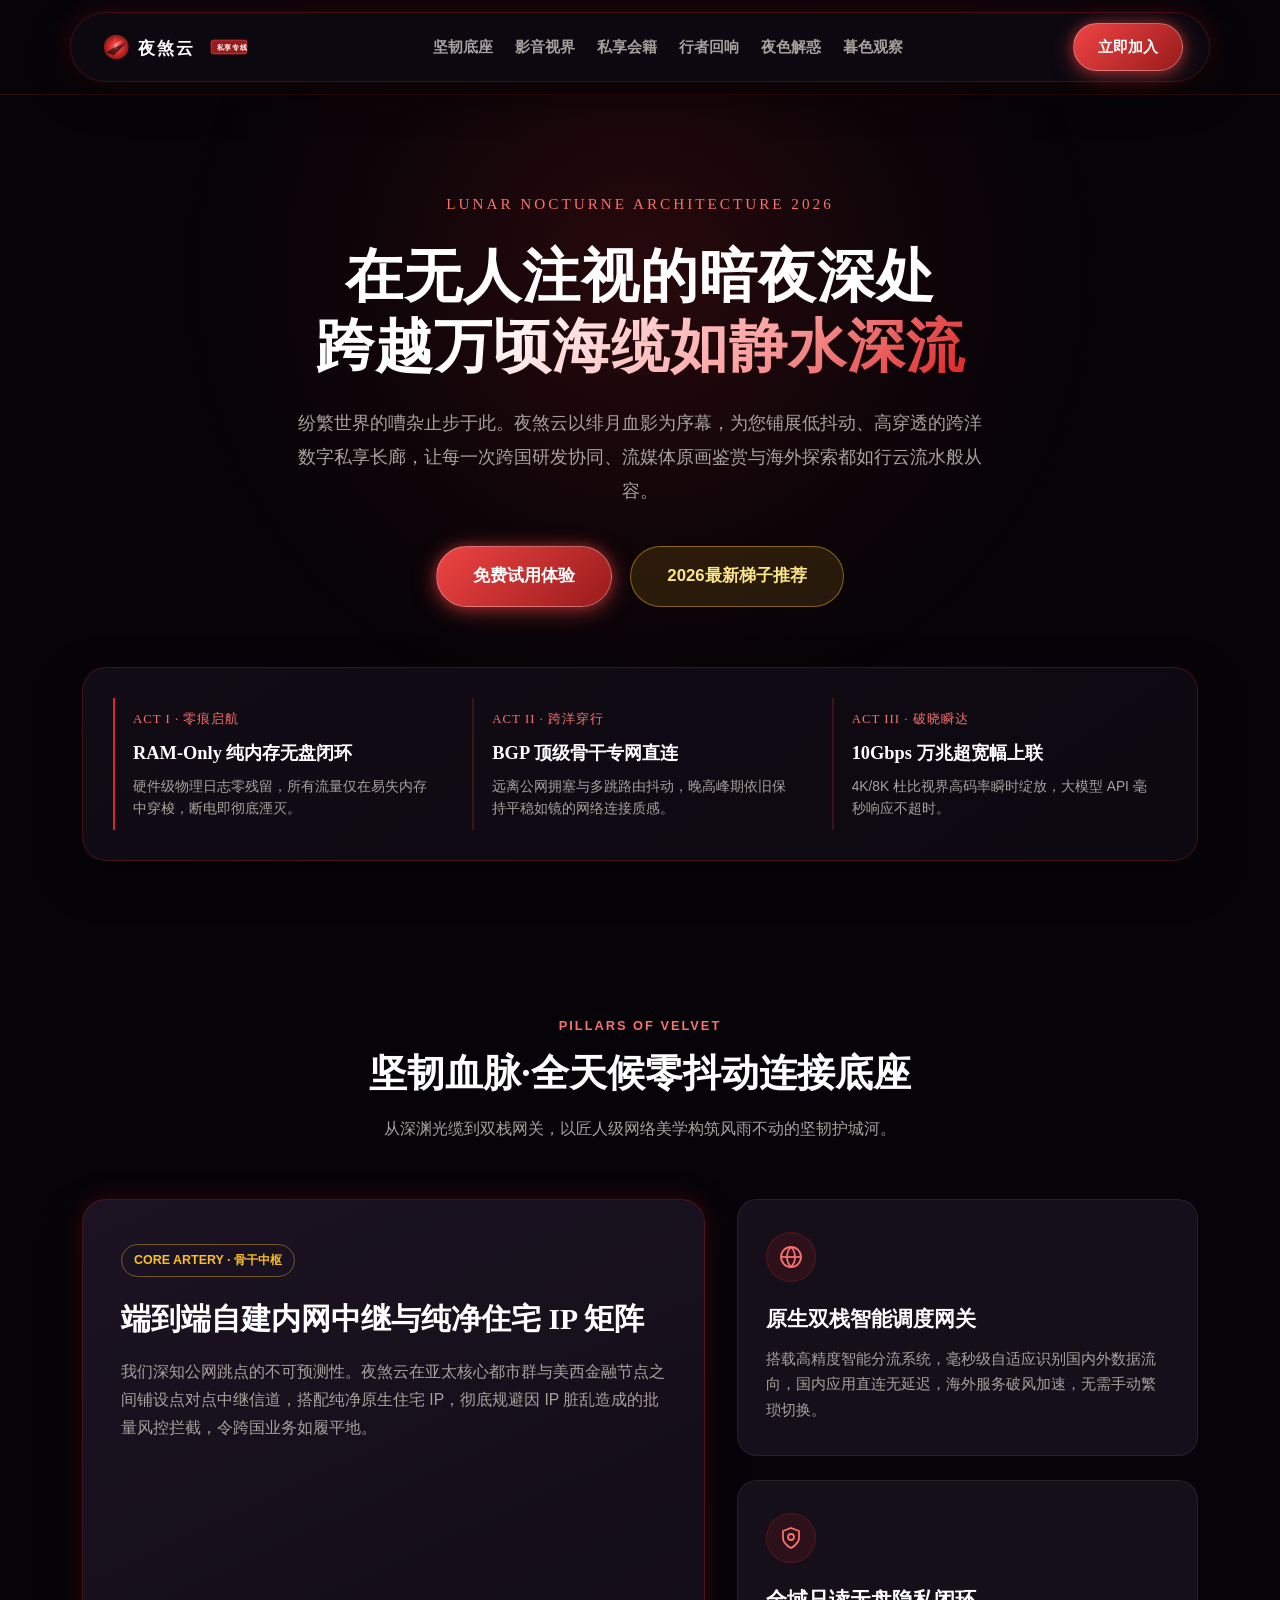
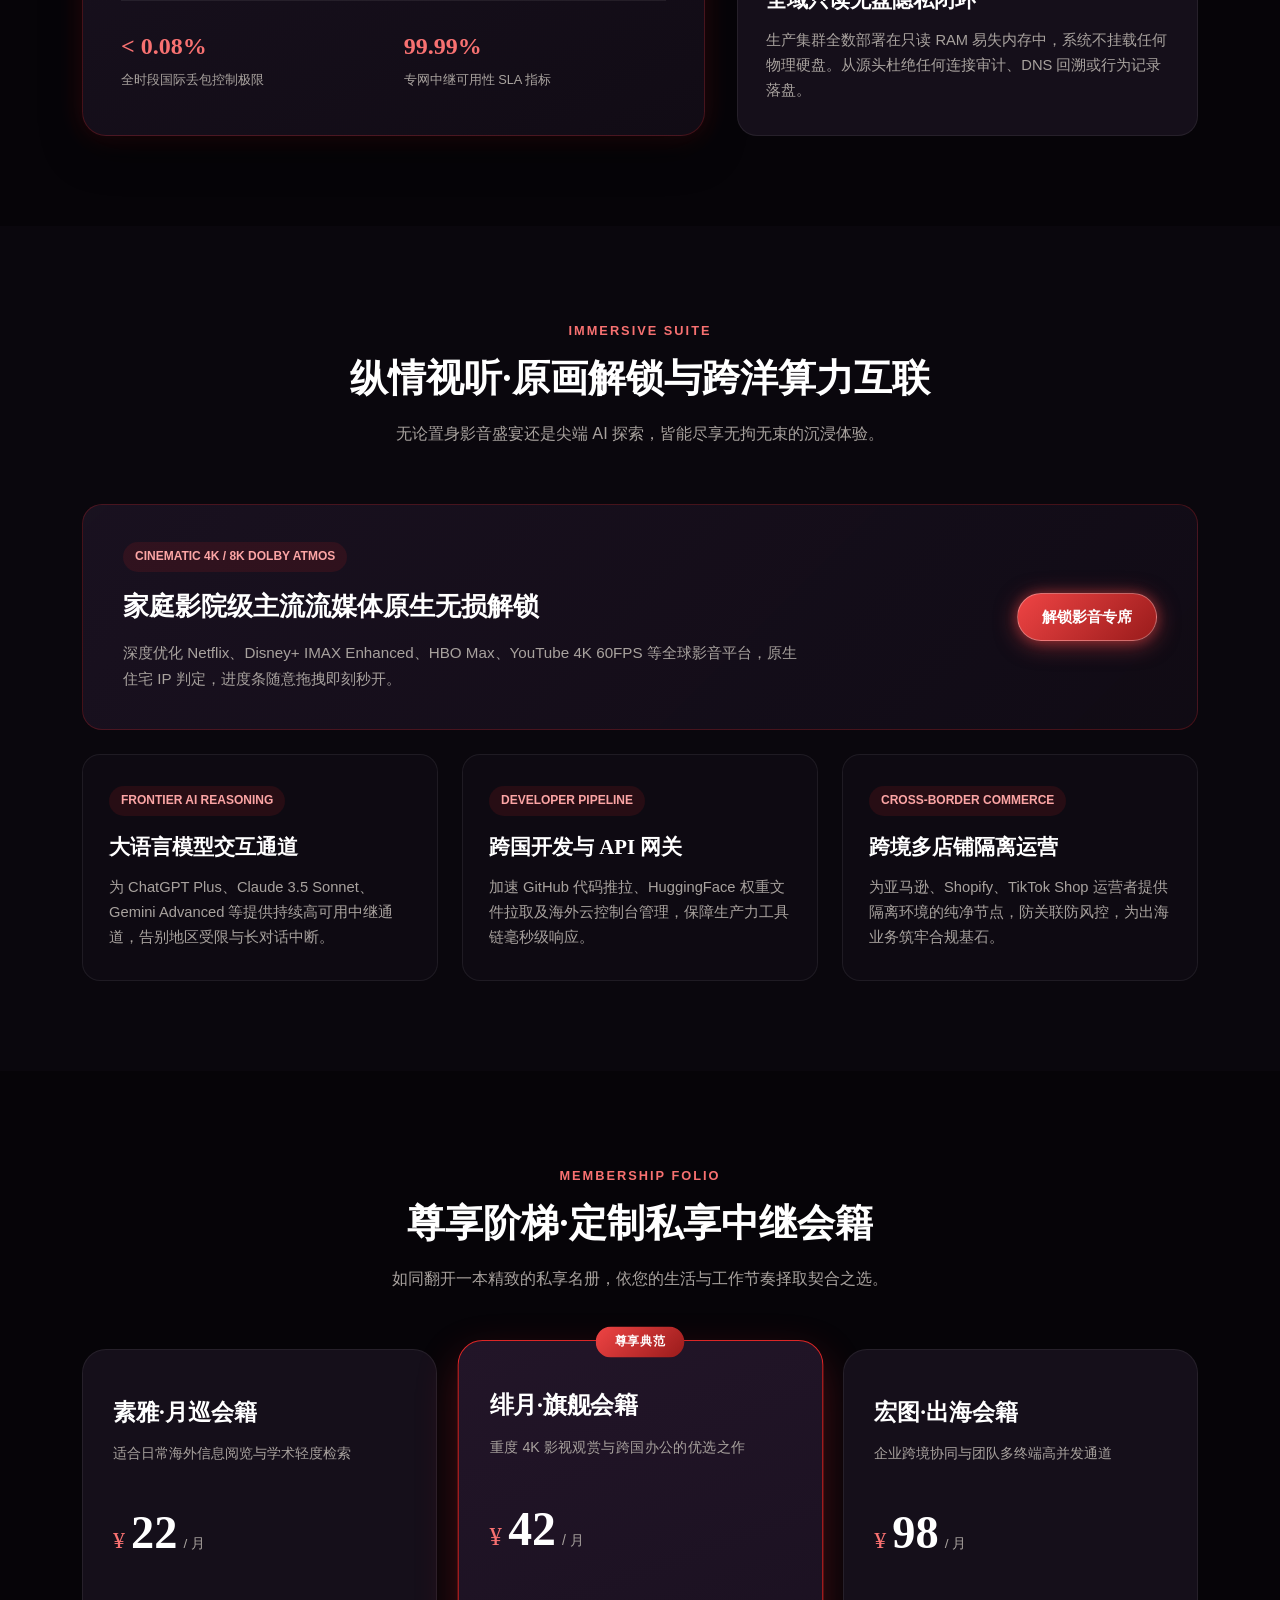
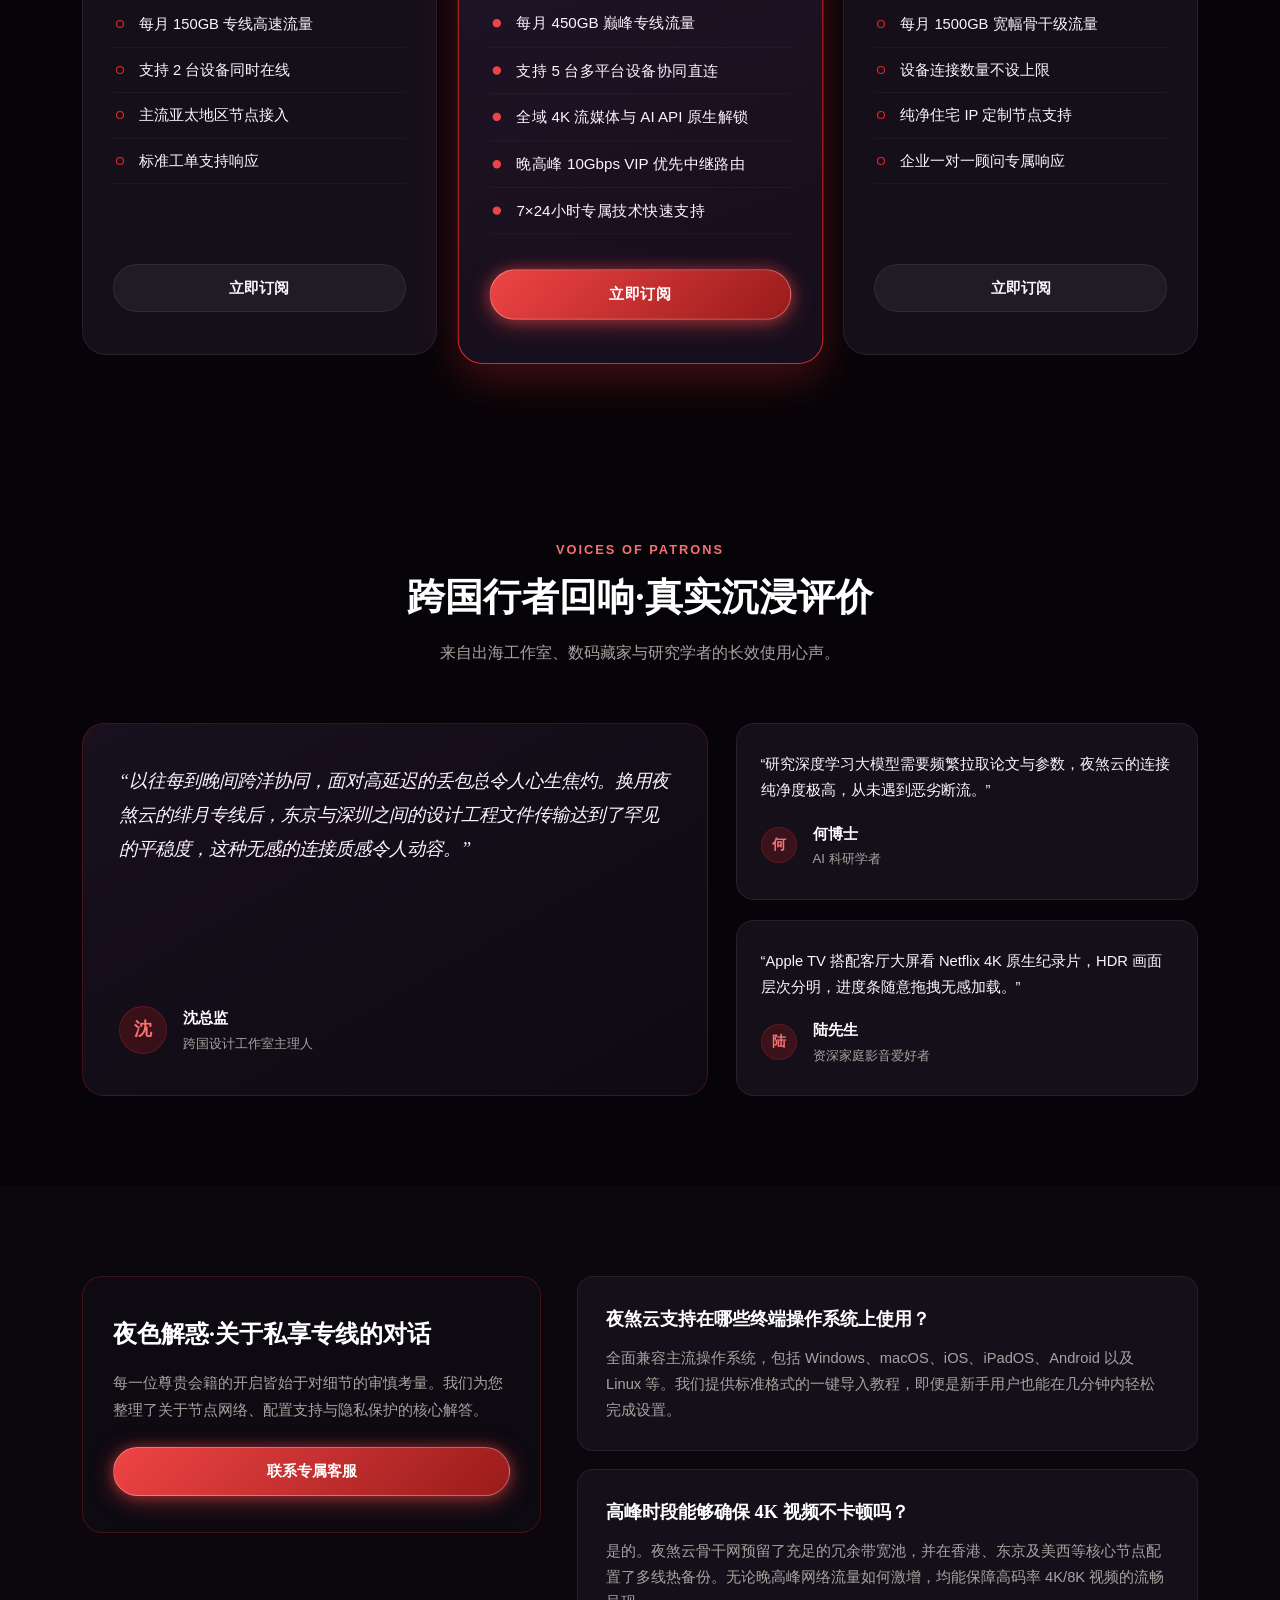
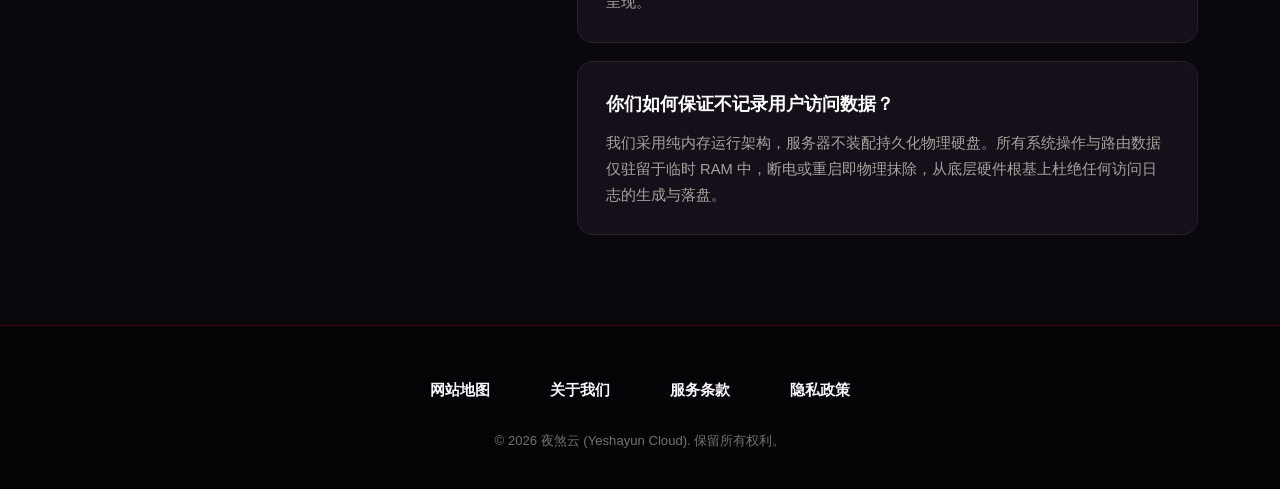
==== index.html @ e4497df7 "feat: release landing page for yeshayuncloud.mom (SEO optimized, mobile responsive nav)" ====
<!DOCTYPE html>
<html lang="zh-CN">
<head>
  <meta charset="UTF-8">
  <meta name="viewport" content="width=device-width, initial-scale=1.0">
  <title>夜煞云 - 稳定私享网络加速专线与机场推荐 | 晚高峰零抖动·4K极速秒开</title>
  <meta name="description" content="夜煞云为追求极致连接品质的行者打造私享级网络加速体验。精选权威机场推荐架构，依托深海物理专线与纯净原生住宅IP，彻底终结晚高峰断连。超高清4K/8K影音极速秒开，科研学术与海外协同稳定流畅，纯内存运行捍卫隐私，欢迎尊享体验。">
  <meta name="keywords" content="夜煞云,网络加速,机场推荐,极速秒开,私享专线,原生住宅IP,4K流媒体解锁,跨境网络中继,稳定科学上网">
  <link rel="canonical" href="https://yeshayuncloud.mom/">

  <!-- Open Graph 社交分享元数据 -->
  <meta property="og:type" content="website">
  <meta property="og:url" content="https://yeshayuncloud.mom/">
  <meta property="og:title" content="夜煞云 - 稳定私享网络加速专线与机场推荐 | 晚高峰零抖动·4K极速秒开">
  <meta property="og:description" content="夜煞云为追求极致连接品质的行者打造私享级网络加速体验。精选权威机场推荐架构，依托深海物理专线与纯净原生住宅IP，彻底终结晚高峰断连。超高清4K/8K影音极速秒开，科研学术与海外协同稳定流畅，纯内存运行捍卫隐私，欢迎尊享体验。">
  <meta property="og:image" content="https://yeshayuncloud.mom/og-preview.png">
  <meta property="og:site_name" content="夜煞云 (Yeshayun Cloud)">
  <meta property="og:locale" content="zh_CN">

  <!-- Twitter 社交分享卡片 -->
  <meta name="twitter:card" content="summary_large_image">
  <meta name="twitter:title" content="夜煞云 - 稳定私享网络加速专线与机场推荐">
  <meta name="twitter:description" content="深海物理专线直连，原生住宅IP矩阵，4K极速秒开，晚高峰零抖动。">
  <meta name="twitter:image" content="https://yeshayuncloud.mom/og-preview.png">

  <!-- Schema.org Product 结构化数据 (Rich Snippets) -->
  <script type="application/ld+json">
  {
    "@context": "https://schema.org",
    "@type": "Product",
    "name": "夜煞云私享网络加速专线",
    "image": "https://yeshayuncloud.mom/og-preview.png",
    "description": "夜煞云提供高品质私享级网络加速与优质机场推荐方案，深海物理专线与原生住宅IP保障4K/8K影音极速秒开及跨国科研协同零抖动。",
    "brand": {
      "@type": "Brand",
      "name": "夜煞云"
    },
    "category": "Private Network Accelerator",
    "offers": {
      "@type": "AggregateOffer",
      "priceCurrency": "CNY",
      "lowPrice": "18.00",
      "highPrice": "88.00",
      "offerCount": "3",
      "url": "https://ww012.twilightaff.com/#/?code=A56DH1Af"
    },
    "aggregateRating": {
      "@type": "AggregateRating",
      "ratingValue": "4.95",
      "reviewCount": "960",
      "bestRating": "5",
      "worstRating": "1"
    }
  }
  </script>

  <link rel="stylesheet" href="style.css">
</head>
<body>
  <div class="lunar-halo-bg"></div>

  <!-- 顶部悬浮胶囊导航 -->
  <header class="lunar-capsule-bar">
    <div class="capsule-inner">
      <a href="index.html" class="lunar-logo" title="夜煞云官方网站">
        <!-- 融合主题Logo：绯月升起、夜煞蝠翼与经典书法印信融合排版 -->
        <svg class="lunar-logo-svg" viewBox="0 0 240 56" fill="none" xmlns="http://www.w3.org/2000/svg" aria-label="夜煞云 Logo">
          <defs>
            <radialGradient id="moonRadial" cx="50%" cy="50%" r="50%">
              <stop offset="0%" stop-color="#f87171"/>
              <stop offset="60%" stop-color="#dc2626"/>
              <stop offset="100%" stop-color="#7f1d1d"/>
            </radialGradient>
          </defs>
          <circle cx="28" cy="28" r="18" fill="url(#moonRadial)"/>
          <path d="M14 36C22 28 34 26 42 22C36 28 30 36 24 40Z" fill="#060408" opacity="0.65"/>
          <path d="M26 12C28 18 26 24 22 28C26 22 32 20 38 18C32 22 28 26 26 32Z" fill="#faf5ff" opacity="0.4"/>
          <text x="60" y="38" font-family="'Noto Serif SC', 'Source Han Serif SC', serif" font-size="25" font-weight="700" fill="#ffffff" letter-spacing="3">夜煞云</text>
          <rect x="166" y="18" width="52" height="20" rx="3" fill="#991b1b" stroke="#ef4444" stroke-width="1"/>
          <text x="174" y="32" font-family="'Noto Serif SC', serif" font-size="10" font-weight="700" fill="#ffffff" letter-spacing="1">私享专线</text>
        </svg>
      </a>
      <ul class="nocturne-nav-menu">
        <li><a href="#pillars" class="nocturne-nav-link">坚韧底座</a></li>
        <li><a href="#suites" class="nocturne-nav-link">影音视界</a></li>
        <li><a href="#pricing" class="nocturne-nav-link">私享会籍</a></li>
        <li><a href="#testimonials" class="nocturne-nav-link">行者回响</a></li>
        <li><a href="#faq" class="nocturne-nav-link">夜色解惑</a></li>
        <li><a href="chronicles.html" class="nocturne-nav-link">暮色观察</a></li>
      </ul>
      <div class="capsule-right">
        <a href="https://ww012.twilightaff.com/#/?code=A56DH1Af" target="_blank" rel="nofollow" class="v-btn v-btn-crimson">立即加入</a>
      </div>
    </div>
  </header>

  <!-- 首屏：全幅画卷居中叙事 Hero -->
  <section class="nocturne-hero-stage">
    <div class="velvet-wrapper">
      <div class="hero-epigraph">LUNAR NOCTURNE ARCHITECTURE 2026</div>
      <h1 class="hero-magnificent-title">
        在无人注视的暗夜深处<br>
        <span class="crimson-gradient-text">跨越万顷海缆如静水深流</span>
      </h1>
      <p class="hero-editorial-sub">
        纷繁世界的嘈杂止步于此。夜煞云以绯月血影为序幕，为您铺展低抖动、高穿透的跨洋数字私享长廊，让每一次跨国研发协同、流媒体原画鉴赏与海外探索都如行云流水般从容。
      </p>

      <div class="hero-action-cluster">
        <a href="https://ww012.twilightaff.com/#/?code=A56DH1Af" target="_blank" rel="nofollow" class="v-btn v-btn-crimson v-btn-hero">免费试用体验</a>
        <!-- 战略友链：传递 SEO 权重，严禁 nofollow -->
        <a href="https://tizilab.net/paihang/" target="_blank" class="v-btn v-btn-gold v-btn-hero">2026最新梯子推荐</a>
      </div>

      <!-- 全幅画卷横向三部曲长卷 -->
      <div class="narrative-triptych-bar">
        <div class="triptych-node">
          <div class="node-step-tag">ACT I · 零痕启航</div>
          <div class="node-title">RAM-Only 纯内存无盘闭环</div>
          <p class="node-desc">硬件级物理日志零残留，所有流量仅在易失内存中穿梭，断电即彻底湮灭。</p>
        </div>
        <div class="triptych-node">
          <div class="node-step-tag">ACT II · 跨洋穿行</div>
          <div class="node-title">BGP 顶级骨干专网直连</div>
          <p class="node-desc">远离公网拥塞与多跳路由抖动，晚高峰期依旧保持平稳如镜的网络连接质感。</p>
        </div>
        <div class="triptych-node">
          <div class="node-step-tag">ACT III · 破晓瞬达</div>
          <div class="node-title">10Gbps 万兆超宽幅上联</div>
          <p class="node-desc">4K/8K 杜比视界高码率瞬时绽放，大模型 API 毫秒响应不超时。</p>
        </div>
      </div>
    </div>
  </section>

  <!-- 核心优势：不对称画册跨页排版（3项：1主焦点 + 2叠层卡片） -->
  <section class="velvet-story-section" id="pillars">
    <div class="velvet-wrapper">
      <div class="editorial-header-block">
        <span class="editorial-pill-label">PILLARS OF VELVET</span>
        <h2 class="editorial-main-heading">坚韧血脉·全天候零抖动连接底座</h2>
        <p class="editorial-subhead">从深渊光缆到双栈网关，以匠人级网络美学构筑风雨不动的坚韧护城河。</p>
      </div>

      <div class="magazine-spread-layout">
        <!-- 左侧大主焦故事展牌 (优势 1) -->
        <div class="spread-primary-focus">
          <div>
            <span class="focus-badge">CORE ARTERY · 骨干中枢</span>
            <h3 class="focus-h3">端到端自建内网中继与纯净住宅 IP 矩阵</h3>
            <p class="focus-body">
              我们深知公网跳点的不可预测性。夜煞云在亚太核心都市群与美西金融节点之间铺设点对点中继信道，搭配纯净原生住宅 IP，彻底规避因 IP 脏乱造成的批量风控拦截，令跨国业务如履平地。
            </p>
          </div>
          <div class="focus-stat-duo">
            <div>
              <div class="stat-duo-val">&lt; 0.08%</div>
              <div class="stat-duo-tag">全时段国际丢包控制极限</div>
            </div>
            <div>
              <div class="stat-duo-val">99.99%</div>
              <div class="stat-duo-tag">专网中继可用性 SLA 指标</div>
            </div>
          </div>
        </div>

        <!-- 右侧双叠层卡片 (优势 2 & 3) -->
        <div class="spread-stacked-cards">
          <!-- 优势 2 -->
          <div class="stacked-velvet-item">
            <div class="stacked-icon-ring">
              <svg class="stacked-icon-svg" viewBox="0 0 24 24" fill="none" stroke="#f87171" stroke-width="1.8">
                <circle cx="12" cy="12" r="10"/>
                <path d="M12 2a14.5 14.5 0 0 0 0 20 14.5 14.5 0 0 0 0-20"/>
                <path d="M2 12h20"/>
              </svg>
            </div>
            <h4 class="stacked-title">原生双栈智能调度网关</h4>
            <p class="stacked-text">
              搭载高精度智能分流系统，毫秒级自适应识别国内外数据流向，国内应用直连无延迟，海外服务破风加速，无需手动繁琐切换。
            </p>
          </div>

          <!-- 优势 3 -->
          <div class="stacked-velvet-item">
            <div class="stacked-icon-ring">
              <svg class="stacked-icon-svg" viewBox="0 0 24 24" fill="none" stroke="#f87171" stroke-width="1.8">
                <path d="M12 22s8-4 8-10V5l-8-3-8 3v7c0 6 8 10 8 10z"/>
                <circle cx="12" cy="11" r="3"/>
              </svg>
            </div>
            <h4 class="stacked-title">全域只读无盘隐私闭环</h4>
            <p class="stacked-text">
              生产集群全数部署在只读 RAM 易失内存中，系统不挂载任何物理硬盘。从源头杜绝任何连接审计、DNS 回溯或行为记录落盘。
            </p>
          </div>
        </div>
      </div>
    </div>
  </section>

  <!-- 流媒体与 AI 支持：全景主展牌 + 三列并排（共4项） -->
  <section class="velvet-story-section" id="suites" style="background: rgba(14, 10, 18, 0.5);">
    <div class="velvet-wrapper">
      <div class="editorial-header-block">
        <span class="editorial-pill-label">IMMERSIVE SUITE</span>
        <h2 class="editorial-main-heading">纵情视听·原画解锁与跨洋算力互联</h2>
        <p class="editorial-subhead">无论置身影音盛宴还是尖端 AI 探索，皆能尽享无拘无束的沉浸体验。</p>
      </div>

      <div class="editorial-gallery-layout">
        <!-- 顶部全景横幅 (项目 1) -->
        <div class="gallery-lead-banner">
          <div class="banner-left">
            <span class="banner-tag">CINEMATIC 4K / 8K DOLBY ATMOS</span>
            <h3 class="banner-h3">家庭影院级主流流媒体原生无损解锁</h3>
            <p class="banner-p">
              深度优化 Netflix、Disney+ IMAX Enhanced、HBO Max、YouTube 4K 60FPS 等全球影音平台，原生住宅 IP 判定，进度条随意拖拽即刻秒开。
            </p>
          </div>
          <div class="banner-right">
            <a href="https://ww012.twilightaff.com/#/?code=A56DH1Af" target="_blank" rel="nofollow" class="v-btn v-btn-crimson">解锁影音专席</a>
          </div>
        </div>

        <!-- 下方三列并列展牌 (项目 2, 3, 4) -->
        <div class="gallery-trio-row">
          <div class="gallery-sub-card">
            <span class="banner-tag">FRONTIER AI REASONING</span>
            <h4 class="stacked-title">大语言模型交互通道</h4>
            <p class="stacked-text">
              为 ChatGPT Plus、Claude 3.5 Sonnet、Gemini Advanced 等提供持续高可用中继通道，告别地区受限与长对话中断。
            </p>
          </div>

          <div class="gallery-sub-card">
            <span class="banner-tag">DEVELOPER PIPELINE</span>
            <h4 class="stacked-title">跨国开发与 API 网关</h4>
            <p class="stacked-text">
              加速 GitHub 代码推拉、HuggingFace 权重文件拉取及海外云控制台管理，保障生产力工具链毫秒级响应。
            </p>
          </div>

          <div class="gallery-sub-card">
            <span class="banner-tag">CROSS-BORDER COMMERCE</span>
            <h4 class="stacked-title">跨境多店铺隔离运营</h4>
            <p class="stacked-text">
              为亚马逊、Shopify、TikTok Shop 运营者提供隔离环境的纯净节点，防关联防风控，为出海业务筑牢合规基石。
            </p>
          </div>
        </div>
      </div>
    </div>
  </section>

  <!-- 价格方案：私享会籍折页式对账表（3档套餐） -->
  <section class="velvet-story-section" id="pricing">
    <div class="velvet-wrapper">
      <div class="editorial-header-block">
        <span class="editorial-pill-label">MEMBERSHIP FOLIO</span>
        <h2 class="editorial-main-heading">尊享阶梯·定制私享中继会籍</h2>
        <p class="editorial-subhead">如同翻开一本精致的私享名册，依您的生活与工作节奏择取契合之选。</p>
      </div>

      <div class="membership-folio-ledger">
        <!-- 档位 1 -->
        <div class="ledger-folio-card">
          <div class="folio-tier-title">素雅·月巡会籍</div>
          <div class="folio-tier-sub">适合日常海外信息阅览与学术轻度检索</div>
          <div class="folio-price-bar">
            <span class="folio-currency">¥</span>
            <span class="folio-figure">22</span>
            <span class="folio-cycle">/ 月</span>
          </div>
          <ul class="folio-perks-list">
            <li class="folio-perk-row">
              <svg class="perk-gem-svg" viewBox="0 0 24 24" fill="none" stroke="#dc2626" stroke-width="2"><circle cx="12" cy="12" r="6"/></svg>
              <span>每月 150GB 专线高速流量</span>
            </li>
            <li class="folio-perk-row">
              <svg class="perk-gem-svg" viewBox="0 0 24 24" fill="none" stroke="#dc2626" stroke-width="2"><circle cx="12" cy="12" r="6"/></svg>
              <span>支持 2 台设备同时在线</span>
            </li>
            <li class="folio-perk-row">
              <svg class="perk-gem-svg" viewBox="0 0 24 24" fill="none" stroke="#dc2626" stroke-width="2"><circle cx="12" cy="12" r="6"/></svg>
              <span>主流亚太地区节点接入</span>
            </li>
            <li class="folio-perk-row">
              <svg class="perk-gem-svg" viewBox="0 0 24 24" fill="none" stroke="#dc2626" stroke-width="2"><circle cx="12" cy="12" r="6"/></svg>
              <span>标准工单支持响应</span>
            </li>
          </ul>
          <a href="https://ww012.twilightaff.com/#/?code=A56DH1Af" target="_blank" rel="nofollow" class="v-btn v-btn-glass">立即订阅</a>
        </div>

        <!-- 档位 2 (Featured) -->
        <div class="ledger-folio-card featured-folio">
          <div class="folio-crest">尊享典范</div>
          <div class="folio-tier-title">绯月·旗舰会籍</div>
          <div class="folio-tier-sub">重度 4K 影视观赏与跨国办公的优选之作</div>
          <div class="folio-price-bar">
            <span class="folio-currency">¥</span>
            <span class="folio-figure">42</span>
            <span class="folio-cycle">/ 月</span>
          </div>
          <ul class="folio-perks-list">
            <li class="folio-perk-row">
              <svg class="perk-gem-svg" viewBox="0 0 24 24" fill="none" stroke="#ef4444" stroke-width="2"><circle cx="12" cy="12" r="6" fill="#ef4444"/></svg>
              <span>每月 450GB 巅峰专线流量</span>
            </li>
            <li class="folio-perk-row">
              <svg class="perk-gem-svg" viewBox="0 0 24 24" fill="none" stroke="#ef4444" stroke-width="2"><circle cx="12" cy="12" r="6" fill="#ef4444"/></svg>
              <span>支持 5 台多平台设备协同直连</span>
            </li>
            <li class="folio-perk-row">
              <svg class="perk-gem-svg" viewBox="0 0 24 24" fill="none" stroke="#ef4444" stroke-width="2"><circle cx="12" cy="12" r="6" fill="#ef4444"/></svg>
              <span>全域 4K 流媒体与 AI API 原生解锁</span>
            </li>
            <li class="folio-perk-row">
              <svg class="perk-gem-svg" viewBox="0 0 24 24" fill="none" stroke="#ef4444" stroke-width="2"><circle cx="12" cy="12" r="6" fill="#ef4444"/></svg>
              <span>晚高峰 10Gbps VIP 优先中继路由</span>
            </li>
            <li class="folio-perk-row">
              <svg class="perk-gem-svg" viewBox="0 0 24 24" fill="none" stroke="#ef4444" stroke-width="2"><circle cx="12" cy="12" r="6" fill="#ef4444"/></svg>
              <span>7×24小时专属技术快速支持</span>
            </li>
          </ul>
          <a href="https://ww012.twilightaff.com/#/?code=A56DH1Af" target="_blank" rel="nofollow" class="v-btn v-btn-crimson">立即订阅</a>
        </div>

        <!-- 档位 3 -->
        <div class="ledger-folio-card">
          <div class="folio-tier-title">宏图·出海会籍</div>
          <div class="folio-tier-sub">企业跨境协同与团队多终端高并发通道</div>
          <div class="folio-price-bar">
            <span class="folio-currency">¥</span>
            <span class="folio-figure">98</span>
            <span class="folio-cycle">/ 月</span>
          </div>
          <ul class="folio-perks-list">
            <li class="folio-perk-row">
              <svg class="perk-gem-svg" viewBox="0 0 24 24" fill="none" stroke="#dc2626" stroke-width="2"><circle cx="12" cy="12" r="6"/></svg>
              <span>每月 1500GB 宽幅骨干级流量</span>
            </li>
            <li class="folio-perk-row">
              <svg class="perk-gem-svg" viewBox="0 0 24 24" fill="none" stroke="#dc2626" stroke-width="2"><circle cx="12" cy="12" r="6"/></svg>
              <span>设备连接数量不设上限</span>
            </li>
            <li class="folio-perk-row">
              <svg class="perk-gem-svg" viewBox="0 0 24 24" fill="none" stroke="#dc2626" stroke-width="2"><circle cx="12" cy="12" r="6"/></svg>
              <span>纯净住宅 IP 定制节点支持</span>
            </li>
            <li class="folio-perk-row">
              <svg class="perk-gem-svg" viewBox="0 0 24 24" fill="none" stroke="#dc2626" stroke-width="2"><circle cx="12" cy="12" r="6"/></svg>
              <span>企业一对一顾问专属响应</span>
            </li>
          </ul>
          <a href="https://ww012.twilightaff.com/#/?code=A56DH1Af" target="_blank" rel="nofollow" class="v-btn v-btn-glass">立即订阅</a>
        </div>
      </div>
    </div>
  </section>

  <!-- 评价：深度专访展牌 + 右侧双联卡片（3项） -->
  <section class="velvet-story-section" id="testimonials">
    <div class="velvet-wrapper">
      <div class="editorial-header-block">
        <span class="editorial-pill-label">VOICES OF PATRONS</span>
        <h2 class="editorial-main-heading">跨国行者回响·真实沉浸评价</h2>
        <p class="editorial-subhead">来自出海工作室、数码藏家与研究学者的长效使用心声。</p>
      </div>

      <div class="testimonial-critic-spread">
        <!-- 左侧大主焦专访展牌 -->
        <div class="critic-spotlight-box">
          <p class="critic-quote-text">
            “以往每到晚间跨洋协同，面对高延迟的丢包总令人心生焦灼。换用夜煞云的绯月专线后，东京与深圳之间的设计工程文件传输达到了罕见的平稳度，这种无感的连接质感令人动容。”
          </p>
          <div class="critic-author-row">
            <div class="critic-avatar-ring">沈</div>
            <div>
              <div class="critic-name">沈总监</div>
              <div class="critic-org">跨国设计工作室主理人</div>
            </div>
          </div>
        </div>

        <!-- 右侧双卡片 -->
        <div class="critic-duo-stack">
          <div class="duo-quote-card">
            <p class="duo-quote-text">“研究深度学习大模型需要频繁拉取论文与参数，夜煞云的连接纯净度极高，从未遇到恶劣断流。”</p>
            <div class="critic-author-row">
              <div class="critic-avatar-ring" style="width:36px; height:36px; font-size:0.9rem;">何</div>
              <div>
                <div class="critic-name">何博士</div>
                <div class="critic-org">AI 科研学者</div>
              </div>
            </div>
          </div>

          <div class="duo-quote-card">
            <p class="duo-quote-text">“Apple TV 搭配客厅大屏看 Netflix 4K 原生纪录片，HDR 画面层次分明，进度条随意拖拽无感加载。”</p>
            <div class="critic-author-row">
              <div class="critic-avatar-ring" style="width:36px; height:36px; font-size:0.9rem;">陆</div>
              <div>
                <div class="critic-name">陆先生</div>
                <div class="critic-org">资深家庭影音爱好者</div>
              </div>
            </div>
          </div>
        </div>
      </div>
    </div>
  </section>

  <!-- FAQ：左侧解惑手记 + 右侧折叠手风琴（3项） -->
  <section class="velvet-story-section" id="faq" style="background: rgba(14, 10, 18, 0.5);">
    <div class="velvet-wrapper">
      <div class="faq-salon-split">
        <!-- 左侧导言卡片 -->
        <div class="faq-salon-intro">
          <h2 class="salon-h3">夜色解惑·关于私享专线的对话</h2>
          <p class="salon-p">
            每一位尊贵会籍的开启皆始于对细节的审慎考量。我们为您整理了关于节点网络、配置支持与隐私保护的核心解答。
          </p>
          <a href="https://ww012.twilightaff.com/#/?code=A56DH1Af" target="_blank" rel="nofollow" class="v-btn v-btn-crimson" style="width:100%;">联系专属客服</a>
        </div>

        <!-- 右侧手风琴列表 -->
        <div class="salon-faq-stack">
          <div class="salon-faq-unit">
            <h3 class="unit-q">夜煞云支持在哪些终端操作系统上使用？</h3>
            <p class="unit-a">全面兼容主流操作系统，包括 Windows、macOS、iOS、iPadOS、Android 以及 Linux 等。我们提供标准格式的一键导入教程，即便是新手用户也能在几分钟内轻松完成设置。</p>
          </div>

          <div class="salon-faq-unit">
            <h3 class="unit-q">高峰时段能够确保 4K 视频不卡顿吗？</h3>
            <p class="unit-a">是的。夜煞云骨干网预留了充足的冗余带宽池，并在香港、东京及美西等核心节点配置了多线热备份。无论晚高峰网络流量如何激增，均能保障高码率 4K/8K 视频的流畅呈现。</p>
          </div>

          <div class="salon-faq-unit">
            <h3 class="unit-q">你们如何保证不记录用户访问数据？</h3>
            <p class="unit-a">我们采用纯内存运行架构，服务器不装配持久化物理硬盘。所有系统操作与路由数据仅驻留于临时 RAM 中，断电或重启即物理抹除，从底层硬件根基上杜绝任何访问日志的生成与落盘。</p>
          </div>
        </div>
      </div>
    </div>
  </section>

  <!-- 底部页脚：仅展示指定的4个中文标题 -->
  <footer class="nocturne-velvet-footer">
    <div class="velvet-wrapper">
      <ul class="velvet-footer-nav">
        <li><a href="sitemap.html" class="velvet-footer-link">网站地图</a></li>
        <li><a href="about.html" class="velvet-footer-link">关于我们</a></li>
        <li><a href="terms.html" class="velvet-footer-link">服务条款</a></li>
        <li><a href="privacy.html" class="velvet-footer-link">隐私政策</a></li>
      </ul>
      <p class="velvet-footer-copy">© 2026 夜煞云 (Yeshayun Cloud). 保留所有权利。</p>
    </div>
  </footer>
</body>
</html>
---- style.css ----
/* ==========================================================================
   夜煞云 (yeshayuncloud.mom) - 视觉样式表 (全异构重构版)
   设计风格：绯月夜宴·暮色血影叙事流 (Crimson Moon Nocturne & Velvet Luxury)
   视觉调性：深邃丝绒黑 + 绯红冷月血光 + 暖砚香槟金 + 宽幅杂志大留白
   排版结构：全幅画卷居中Hero + 横向三部曲长卷 + 不对称杂志跨页 + 会籍折页对账表
   ========================================================================== */

:root {
  --velvet-black: #060408;
  --velvet-surface: #0e0a12;
  --velvet-panel: #150f1a;
  --velvet-panel-hover: #1e1526;
  --moon-crimson: #dc2626;
  --blood-wine: #991b1b;
  --moon-rose: #f87171;
  --lunar-gold: #fbbf24;
  --gold-muted: rgba(251, 191, 36, 0.4);
  --moon-glow: rgba(220, 38, 38, 0.22);
  --ink-ivory: #faf5ff;
  --ink-muted: #a8a29e;
  --border-velvet: rgba(220, 38, 38, 0.25);
  --border-delicate: rgba(255, 255, 255, 0.07);
  --font-serif: "Noto Serif SC", "Source Han Serif SC", "Songti SC", "SimSun", serif;
  --font-sans: -apple-system, BlinkMacSystemFont, "Segoe UI", Roboto, "PingFang SC", sans-serif;
}

*, *::before, *::after {
  box-sizing: border-box;
  margin: 0;
  padding: 0;
}

html {
  scroll-behavior: smooth;
  scroll-padding-top: 85px;
  font-size: 16px;
  background-color: var(--velvet-black);
}

body {
  font-family: var(--font-sans);
  background-color: var(--velvet-black);
  color: var(--ink-ivory);
  line-height: 1.8;
  overflow-x: hidden;
  -webkit-font-smoothing: antialiased;
}

/* 全站超链接强调色规范 (绯月暮色朱砂红，访问前后一致，严禁默认蓝紫色) */
a, a:visited {
  color: #f87171;
  text-decoration: underline;
  text-underline-offset: 3px;
  transition: color 0.2s ease;
}
a:hover {
  color: #fecaca;
}

/* 按钮与特定组件超链接隔离：严禁继承全局下划线与 visited 变色 */
.v-btn,
a.v-btn,
a.v-btn:link,
a.v-btn:visited,
a.v-btn:hover,
a.v-btn:active,
.nocturne-nav-link,
a.nocturne-nav-link,
a.nocturne-nav-link:visited,
.lunar-logo,
a.lunar-logo,
.velvet-footer-link,
a.velvet-footer-link,
a.velvet-footer-link:visited,
.chronicle-read-link {
  text-decoration: none !important;
}

/* 导航链接颜色稳固 */
.nocturne-nav-link,
a.nocturne-nav-link,
a.nocturne-nav-link:link,
a.nocturne-nav-link:visited {
  color: var(--ink-muted) !important;
}
.nocturne-nav-link:hover,
a.nocturne-nav-link:hover {
  color: var(--moon-rose) !important;
}

/* 绯月夜宴大型径向环境氛围 */
.lunar-halo-bg {
  position: fixed;
  top: -150px;
  left: 50%;
  transform: translateX(-50%);
  width: 1000px;
  height: 850px;
  background: radial-gradient(circle, rgba(220, 38, 38, 0.16) 0%, rgba(153, 27, 27, 0.07) 40%, rgba(6, 4, 8, 0) 70%);
  pointer-events: none;
  z-index: 0;
}

.velvet-wrapper {
  width: 100%;
  max-width: 1180px;
  margin: 0 auto;
  padding: 0 32px;
  position: relative;
  z-index: 1;
}

/* 顶部胶囊药丸导航 */
.lunar-capsule-bar {
  position: sticky;
  top: 0;
  z-index: 100;
  display: flex;
  justify-content: center;
  padding: 12px 16px;
  background: rgba(8, 5, 10, 0.82);
  backdrop-filter: blur(16px);
  -webkit-backdrop-filter: blur(16px);
  border-bottom: 1px solid rgba(153, 27, 27, 0.25);
}

.capsule-inner {
  display: flex;
  align-items: center;
  justify-content: space-between;
  width: 100%;
  max-width: 1140px;
  background: rgba(14, 10, 18, 0.85);
  backdrop-filter: blur(20px);
  -webkit-backdrop-filter: blur(20px);
  border: 1px solid var(--border-velvet);
  border-radius: 40px;
  padding: 10px 26px;
  box-shadow: 0 12px 36px rgba(0, 0, 0, 0.65), 0 0 24px var(--moon-glow);
}

.lunar-logo {
  display: flex;
  align-items: center;
  text-decoration: none;
}

.lunar-logo-svg {
  width: 165px;
  height: 42px;
  display: block;
}

.capsule-right {
  display: flex;
  align-items: center;
  gap: 16px;
  flex-shrink: 0;
}

/* 绯月导航菜单 */
.nocturne-nav-menu {
  display: flex;
  align-items: center;
  gap: 22px;
  list-style: none;
}

.nocturne-nav-link {
  color: var(--ink-muted);
  font-family: var(--font-serif);
  font-size: 0.92rem;
  font-weight: 600;
  text-decoration: none;
  transition: color 0.2s ease;
  position: relative;
  padding: 6px 0;
  white-space: nowrap;
}

.nocturne-nav-link:hover {
  color: var(--moon-rose);
}

.nocturne-nav-link::after {
  content: "";
  position: absolute;
  bottom: 0;
  left: 0;
  width: 0;
  height: 2px;
  background: var(--moon-crimson);
  transition: width 0.2s ease;
}

.nocturne-nav-link:hover::after {
  width: 100%;
}

/* 按钮通用规范 */
.v-btn {
  display: inline-flex;
  align-items: center;
  justify-content: center;
  gap: 8px;
  font-weight: 600;
  font-size: 0.92rem;
  padding: 10px 24px;
  border-radius: 30px;
  text-decoration: none;
  transition: all 0.28s cubic-bezier(0.16, 1, 0.3, 1);
  cursor: pointer;
  white-space: nowrap;
}

.v-btn-crimson,
a.v-btn-crimson,
a.v-btn-crimson:link,
a.v-btn-crimson:visited,
a.v-btn-crimson:active,
a.v-btn-crimson:focus {
  background: linear-gradient(135deg, #ef4444, #991b1b) !important;
  color: #ffffff !important;
  text-decoration: none !important;
  font-weight: 700 !important;
  box-shadow: 0 4px 22px rgba(239, 68, 68, 0.5), 0 0 12px rgba(239, 68, 68, 0.35) !important;
  border: 1px solid rgba(255, 255, 255, 0.3) !important;
}

.v-btn-crimson:hover,
a.v-btn-crimson:hover {
  background: linear-gradient(135deg, #f87171, #b91c1c) !important;
  color: #ffffff !important;
  text-decoration: none !important;
  box-shadow: 0 8px 30px rgba(239, 68, 68, 0.7), 0 0 18px rgba(248, 113, 113, 0.5) !important;
  transform: translateY(-2px);
}

.v-btn-glass,
a.v-btn-glass,
a.v-btn-glass:link,
a.v-btn-glass:visited {
  background: rgba(255, 255, 255, 0.05) !important;
  border: 1px solid var(--border-delicate) !important;
  color: var(--ink-ivory) !important;
  text-decoration: none !important;
}

.v-btn-glass:hover,
a.v-btn-glass:hover {
  background: rgba(220, 38, 38, 0.16) !important;
  border-color: var(--moon-crimson) !important;
  color: #ffffff !important;
}

.v-btn-gold,
a.v-btn-gold,
a.v-btn-gold:link,
a.v-btn-gold:visited {
  background: rgba(251, 191, 36, 0.12) !important;
  border: 1px solid rgba(251, 191, 36, 0.45) !important;
  color: #fde68a !important;
  text-decoration: none !important;
}

.v-btn-gold:hover,
a.v-btn-gold:hover {
  background: rgba(251, 191, 36, 0.25) !important;
  border-color: #fbbf24 !important;
  color: #ffffff !important;
  transform: translateY(-2px);
}

.v-btn-hero,
.v-btn-lg {
  padding: 14px 36px;
  font-size: 1.05rem;
  border-radius: 36px;
}

/* 首屏：全幅画卷居中叙事 Hero */
.nocturne-hero-stage {
  padding: 95px 0 60px;
  text-align: center;
  position: relative;
}

.hero-epigraph {
  font-family: var(--font-serif);
  font-size: 0.95rem;
  letter-spacing: 3px;
  color: var(--moon-rose);
  text-transform: uppercase;
  margin-bottom: 24px;
}

.hero-magnificent-title {
  font-family: var(--font-serif);
  font-size: 3.6rem;
  font-weight: 700;
  line-height: 1.22;
  letter-spacing: 1px;
  color: #ffffff;
  margin-bottom: 24px;
  max-width: 920px;
  margin-left: auto;
  margin-right: auto;
}

.hero-magnificent-title .crimson-gradient-text {
  background: linear-gradient(135deg, #ffffff 25%, #fca5a5 65%, #dc2626 100%);
  -webkit-background-clip: text;
  -webkit-text-fill-color: transparent;
}

.hero-editorial-sub {
  font-size: 1.15rem;
  color: var(--ink-muted);
  max-width: 700px;
  margin: 0 auto 38px;
  line-height: 1.85;
}

.hero-action-cluster {
  display: flex;
  justify-content: center;
  align-items: center;
  flex-wrap: wrap;
  gap: 18px;
  margin-bottom: 60px;
}

/* 全幅画卷横向三部曲长卷 (Panoramic 3-Act Narrative Ribbon) */
.narrative-triptych-bar {
  display: grid;
  grid-template-columns: repeat(3, 1fr);
  gap: 24px;
  padding: 30px;
  background: linear-gradient(145deg, rgba(21, 15, 26, 0.75), rgba(14, 10, 18, 0.85));
  border: 1px solid var(--border-velvet);
  border-radius: 24px;
  box-shadow: 0 16px 40px rgba(0, 0, 0, 0.5);
  text-align: left;
}

.triptych-node {
  padding: 10px 18px;
  border-left: 2px solid var(--border-velvet);
}

.triptych-node:first-child {
  border-left-color: var(--moon-crimson);
}

.node-step-tag {
  font-family: var(--font-serif);
  font-size: 0.8rem;
  color: var(--moon-rose);
  letter-spacing: 1px;
  margin-bottom: 6px;
}

.node-title {
  font-family: var(--font-serif);
  font-size: 1.15rem;
  font-weight: 700;
  color: #ffffff;
  margin-bottom: 6px;
}

.node-desc {
  font-size: 0.86rem;
  color: var(--ink-muted);
  line-height: 1.6;
}

/* 区域通用规范 */
.velvet-story-section {
  padding: 90px 0;
  position: relative;
}

.editorial-header-block {
  text-align: center;
  max-width: 760px;
  margin: 0 auto 56px;
}

.editorial-pill-label {
  display: inline-block;
  font-size: 0.8rem;
  font-weight: 700;
  color: var(--moon-rose);
  letter-spacing: 2px;
  margin-bottom: 12px;
  text-transform: uppercase;
}

.editorial-main-heading {
  font-family: var(--font-serif);
  font-size: 2.35rem;
  font-weight: 700;
  color: #ffffff;
  line-height: 1.35;
  margin-bottom: 14px;
}

.editorial-subhead {
  font-size: 1.02rem;
  color: var(--ink-muted);
}

/* 核心优势：不对称画册跨页排版 (Asymmetric Magazine Spread) */
.magazine-spread-layout {
  display: grid;
  grid-template-columns: 1.15fr 0.85fr;
  gap: 32px;
  align-items: stretch;
}

.spread-primary-focus {
  background: linear-gradient(155deg, rgba(30, 21, 38, 0.9), rgba(18, 12, 22, 0.95));
  border: 1px solid var(--border-velvet);
  border-radius: 24px;
  padding: 44px 38px;
  display: flex;
  flex-direction: column;
  justify-content: space-between;
  box-shadow: 0 16px 40px rgba(0, 0, 0, 0.45), 0 0 25px var(--moon-glow);
}

.focus-badge {
  display: inline-block;
  font-size: 0.78rem;
  font-weight: 700;
  color: var(--lunar-gold);
  border: 1px solid var(--gold-muted);
  padding: 4px 12px;
  border-radius: 20px;
  margin-bottom: 22px;
  width: fit-content;
}

.focus-h3 {
  font-family: var(--font-serif);
  font-size: 1.85rem;
  font-weight: 700;
  color: #ffffff;
  margin-bottom: 18px;
  line-height: 1.4;
}

.focus-body {
  font-size: 0.98rem;
  color: var(--ink-muted);
  line-height: 1.8;
  margin-bottom: 28px;
}

.focus-stat-duo {
  display: grid;
  grid-template-columns: 1fr 1fr;
  gap: 20px;
  padding-top: 24px;
  border-top: 1px solid var(--border-delicate);
}

.stat-duo-val {
  font-family: var(--font-serif);
  font-size: 1.5rem;
  font-weight: 700;
  color: var(--moon-rose);
}

.stat-duo-tag {
  font-size: 0.8rem;
  color: var(--ink-muted);
}

.spread-stacked-cards {
  display: flex;
  flex-direction: column;
  gap: 24px;
}

.stacked-velvet-item {
  background: var(--velvet-panel);
  border: 1px solid var(--border-delicate);
  border-radius: 20px;
  padding: 32px 28px;
  transition: all 0.28s ease;
  flex-grow: 1;
}

.stacked-velvet-item:hover {
  background: var(--velvet-panel-hover);
  border-color: var(--border-velvet);
  transform: translateY(-3px);
}

.stacked-icon-ring {
  width: 50px;
  height: 50px;
  border-radius: 50%;
  background: rgba(220, 38, 38, 0.12);
  border: 1px solid var(--border-velvet);
  display: flex;
  align-items: center;
  justify-content: center;
  margin-bottom: 18px;
}

.stacked-icon-svg {
  width: 24px;
  height: 24px;
}

.stacked-title {
  font-family: var(--font-serif);
  font-size: 1.3rem;
  font-weight: 700;
  color: #ffffff;
  margin-bottom: 10px;
}

.stacked-text {
  font-size: 0.92rem;
  color: var(--ink-muted);
  line-height: 1.7;
}

/* 流媒体与 AI：全景主展牌 + 三列并排 (1 Banner + 3 Bottom Columns) */
.editorial-gallery-layout {
  display: flex;
  flex-direction: column;
  gap: 24px;
}

.gallery-lead-banner {
  background: linear-gradient(135deg, rgba(30, 21, 38, 0.8), rgba(18, 12, 22, 0.9));
  border: 1px solid var(--border-velvet);
  border-radius: 20px;
  padding: 36px 40px;
  display: flex;
  align-items: center;
  justify-content: space-between;
  gap: 30px;
}

.banner-left {
  max-width: 680px;
}

.banner-tag {
  display: inline-block;
  font-size: 0.75rem;
  font-weight: 700;
  color: #fca5a5;
  background: rgba(220, 38, 38, 0.12);
  padding: 4px 12px;
  border-radius: 20px;
  margin-bottom: 12px;
}

.banner-h3 {
  font-family: var(--font-serif);
  font-size: 1.6rem;
  font-weight: 700;
  color: #ffffff;
  margin-bottom: 10px;
}

.banner-p {
  font-size: 0.95rem;
  color: var(--ink-muted);
  line-height: 1.75;
}

.gallery-trio-row {
  display: grid;
  grid-template-columns: repeat(3, 1fr);
  gap: 24px;
}

.gallery-sub-card {
  background: var(--velvet-surface);
  border: 1px solid var(--border-delicate);
  border-radius: 18px;
  padding: 30px 26px;
  transition: all 0.25s ease;
}

.gallery-sub-card:hover {
  border-color: var(--border-velvet);
  background: var(--velvet-panel);
}

/* 价格方案：私享会籍折页式对账表 (Luxury Membership Folio / Ledger) */
.membership-folio-ledger {
  display: grid;
  grid-template-columns: repeat(3, 1fr);
  gap: 26px;
  align-items: stretch;
}

.ledger-folio-card {
  background: var(--velvet-panel);
  border: 1px solid var(--border-delicate);
  border-radius: 24px;
  padding: 42px 30px;
  display: flex;
  flex-direction: column;
  position: relative;
  transition: all 0.3s cubic-bezier(0.16, 1, 0.3, 1);
}

.ledger-folio-card.featured-folio {
  border-color: #dc2626;
  background: linear-gradient(160deg, #221528, #160e1c);
  box-shadow: 0 16px 40px rgba(220, 38, 38, 0.28);
  transform: scale(1.03);
}

.folio-crest {
  position: absolute;
  top: -14px;
  left: 50%;
  transform: translateX(-50%);
  background: linear-gradient(135deg, #ef4444, #991b1b);
  color: #ffffff;
  font-size: 0.75rem;
  font-weight: 700;
  padding: 4px 18px;
  border-radius: 20px;
  letter-spacing: 0.5px;
}

.folio-tier-title {
  font-family: var(--font-serif);
  font-size: 1.45rem;
  font-weight: 700;
  color: #ffffff;
  margin-bottom: 8px;
}

.folio-tier-sub {
  font-size: 0.86rem;
  color: var(--ink-muted);
  margin-bottom: 24px;
}

.folio-price-bar {
  display: flex;
  align-items: baseline;
  gap: 6px;
  margin-bottom: 28px;
}

.folio-currency {
  font-family: var(--font-serif);
  font-size: 1.5rem;
  color: var(--moon-rose);
}

.folio-figure {
  font-family: var(--font-serif);
  font-size: 2.9rem;
  font-weight: 700;
  color: #ffffff;
}

.folio-cycle {
  font-size: 0.85rem;
  color: var(--ink-muted);
}

.folio-perks-list {
  list-style: none;
  margin-bottom: 34px;
  flex-grow: 1;
}

.folio-perk-row {
  display: flex;
  align-items: center;
  gap: 12px;
  font-size: 0.92rem;
  padding: 9px 0;
  color: var(--ink-ivory);
  border-bottom: 1px solid rgba(255, 255, 255, 0.04);
}

.perk-gem-svg {
  width: 14px;
  height: 14px;
  flex-shrink: 0;
}

/* 评价：深度专访展牌 + 右侧双联卡片 (Critic Spotlight + Duo Column) */
.testimonial-critic-spread {
  display: grid;
  grid-template-columns: 1.15fr 0.85fr;
  gap: 28px;
  align-items: stretch;
}

.critic-spotlight-box {
  background: linear-gradient(150deg, rgba(26, 18, 33, 0.9), rgba(15, 10, 19, 0.95));
  border: 1px solid var(--border-velvet);
  border-radius: 22px;
  padding: 40px 36px;
  display: flex;
  flex-direction: column;
  justify-content: space-between;
}

.critic-quote-text {
  font-family: var(--font-serif);
  font-size: 1.15rem;
  color: var(--ink-ivory);
  line-height: 1.85;
  margin-bottom: 28px;
  font-style: italic;
}

.critic-author-row {
  display: flex;
  align-items: center;
  gap: 16px;
}

.critic-avatar-ring {
  width: 48px;
  height: 48px;
  border-radius: 50%;
  background: rgba(220, 38, 38, 0.18);
  border: 1px solid var(--border-velvet);
  display: flex;
  align-items: center;
  justify-content: center;
  font-family: var(--font-serif);
  font-size: 1.1rem;
  font-weight: 700;
  color: var(--moon-rose);
}

.critic-name {
  font-weight: 600;
  font-size: 0.95rem;
  color: #ffffff;
}

.critic-org {
  font-size: 0.82rem;
  color: var(--ink-muted);
}

.critic-duo-stack {
  display: flex;
  flex-direction: column;
  gap: 20px;
}

.duo-quote-card {
  background: var(--velvet-panel);
  border: 1px solid var(--border-delicate);
  border-radius: 18px;
  padding: 28px 24px;
  flex-grow: 1;
}

.duo-quote-text {
  font-size: 0.92rem;
  color: var(--ink-ivory);
  line-height: 1.75;
  margin-bottom: 16px;
}

/* FAQ：左侧解惑手记 + 右侧折叠手风琴 (Split Dialogue Salon) */
.faq-salon-split {
  display: grid;
  grid-template-columns: 0.85fr 1.15fr;
  gap: 36px;
  align-items: start;
}

.faq-salon-intro {
  background: var(--velvet-surface);
  border: 1px solid var(--border-velvet);
  border-radius: 20px;
  padding: 36px 30px;
  position: sticky;
  top: 90px;
}

.salon-h3 {
  font-family: var(--font-serif);
  font-size: 1.5rem;
  font-weight: 700;
  color: #ffffff;
  margin-bottom: 14px;
}

.salon-p {
  font-size: 0.94rem;
  color: var(--ink-muted);
  line-height: 1.75;
  margin-bottom: 24px;
}

.salon-faq-stack {
  display: flex;
  flex-direction: column;
  gap: 18px;
}

.salon-faq-unit {
  background: var(--velvet-panel);
  border: 1px solid var(--border-delicate);
  border-radius: 16px;
  padding: 26px 28px;
}

.unit-q {
  font-family: var(--font-serif);
  font-size: 1.15rem;
  font-weight: 700;
  color: #ffffff;
  margin-bottom: 10px;
}

.unit-a {
  font-size: 0.92rem;
  color: var(--ink-muted);
  line-height: 1.75;
}

/* 底部页脚：仅展示指定的4个中文标题 */
.nocturne-velvet-footer {
  background: #040306;
  border-top: 1px solid var(--border-velvet);
  padding: 50px 0 36px;
  text-align: center;
}

.velvet-footer-nav {
  display: flex;
  justify-content: center;
  align-items: center;
  gap: 36px;
  list-style: none;
  margin-bottom: 24px;
  flex-wrap: wrap;
}

.velvet-footer-link {
  color: var(--ink-ivory);
  font-size: 0.96rem;
  font-weight: 600;
  text-decoration: none;
  transition: color 0.2s ease;
  padding: 6px 12px;
}

.velvet-footer-link:hover {
  color: var(--moon-rose);
}

.velvet-footer-copy {
  font-size: 0.82rem;
  color: #78716c;
}

/* 子页面框架 */
.velvet-sub-head {
  padding: 70px 0 45px;
  border-bottom: 1px solid var(--border-delicate);
  margin-bottom: 45px;
}

.velvet-sub-title {
  font-family: var(--font-serif);
  font-size: 2.4rem;
  font-weight: 700;
  color: #ffffff;
  margin-bottom: 14px;
}

.velvet-sub-body {
  background: var(--velvet-surface);
  border: 1px solid var(--border-delicate);
  border-radius: 20px;
  padding: 45px;
  margin-bottom: 65px;
  line-height: 1.85;
}

.velvet-sub-body h2 {
  font-family: var(--font-serif);
  font-size: 1.5rem;
  color: #ffffff;
  margin: 36px 0 16px;
  padding-bottom: 10px;
  border-bottom: 1px solid var(--border-delicate);
}

.velvet-sub-body h2:first-of-type {
  margin-top: 0;
}

.velvet-sub-body p {
  color: var(--ink-ivory);
  margin-bottom: 18px;
  font-size: 0.98rem;
}

.velvet-sub-body ul {
  padding-left: 24px;
  margin-bottom: 24px;
}

.velvet-sub-body li {
  margin-bottom: 10px;
  color: var(--ink-ivory);
}

/* 响应式媒体查询 */
@media (max-width: 992px) {
  .hero-magnificent-title {
    font-size: 2.6rem;
  }
  .narrative-triptych-bar {
    grid-template-columns: 1fr;
    gap: 18px;
  }
  .magazine-spread-layout {
    grid-template-columns: 1fr;
  }
  .gallery-lead-banner {
    flex-direction: column;
    align-items: flex-start;
  }
  .gallery-trio-row {
    grid-template-columns: 1fr;
  }
  .membership-folio-ledger {
    grid-template-columns: 1fr;
  }
  .ledger-folio-card.featured-folio {
    transform: none;
  }
  .testimonial-critic-spread {
    grid-template-columns: 1fr;
  }
  .faq-salon-split {
    grid-template-columns: 1fr;
  }
  .faq-salon-intro {
    position: static;
  }
  .capsule-inner {
    flex-wrap: wrap;
    border-radius: 24px;
    padding: 12px 20px;
    gap: 12px;
  }
  .nocturne-nav-menu {
    order: 3;
    width: 100%;
    display: flex !important;
    flex-direction: row !important;
    align-items: center !important;
    flex-wrap: nowrap !important;
    overflow-x: auto !important;
    padding: 6px 2px 8px !important;
    gap: 10px;
    -webkit-overflow-scrolling: touch;
    scrollbar-width: none;
  }
  .nocturne-nav-menu::-webkit-scrollbar {
    display: none;
  }
  .nocturne-nav-menu li {
    flex-shrink: 0 !important;
    display: inline-flex !important;
  }
  .nocturne-nav-link {
    font-size: 0.88rem;
    padding: 6px 12px;
    background: rgba(255, 255, 255, 0.03);
    border: 1px solid rgba(244, 63, 94, 0.2);
    border-radius: 20px;
    flex-shrink: 0;
    white-space: nowrap !important;
  }
}

@media (max-width: 640px) {
  .capsule-inner {
    border-radius: 20px;
    padding: 12px 18px;
  }
  .lunar-phase-status {
    display: none;
  }
  .hero-magnificent-title {
    font-size: 2rem;
  }
  .hero-action-cluster {
    flex-direction: column;
    width: 100%;
  }
  .hero-action-cluster .v-btn {
    width: 100%;
    min-height: 48px;
  }
  .velvet-footer-nav {
    flex-direction: column;
    gap: 16px;
  }
  .velvet-sub-body {
    padding: 26px 20px;
  }
}

/* ==========================================================================
   暮色观察 (chronicles.html) 典雅杂志画册与独立文章长卷排版
   ========================================================================== */
.chronicle-archive-flow {
  display: grid;
  grid-template-columns: repeat(auto-fit, minmax(350px, 1fr));
  gap: 32px;
  margin: 45px 0 75px;
}

.chronicle-folio-card {
  background: var(--velvet-surface);
  border: 1px solid var(--border-delicate);
  border-radius: 16px;
  padding: 34px;
  display: flex;
  flex-direction: column;
  justify-content: space-between;
  transition: transform 0.3s ease, border-color 0.3s ease, box-shadow 0.3s ease;
  position: relative;
}

.chronicle-folio-card:hover {
  transform: translateY(-5px);
  border-color: rgba(248, 113, 113, 0.4);
  box-shadow: 0 16px 36px rgba(0, 0, 0, 0.5), 0 0 20px rgba(220, 38, 38, 0.2);
}

.chronicle-pill-bar {
  display: flex;
  align-items: center;
  gap: 12px;
  margin-bottom: 16px;
}

.chronicle-badge {
  background: rgba(220, 38, 38, 0.15);
  color: #f87171;
  font-family: var(--font-serif);
  font-size: 0.8rem;
  font-weight: 700;
  padding: 3px 12px;
  border-radius: 20px;
  border: 1px solid rgba(220, 38, 38, 0.35);
}

.chronicle-date {
  color: var(--ink-muted);
  font-size: 0.82rem;
}

.chronicle-card-title {
  font-family: var(--font-serif);
  font-size: 1.35rem;
  font-weight: 700;
  line-height: 1.45;
  color: #ffffff;
  margin-bottom: 14px;
}

.chronicle-card-title a {
  color: #ffffff;
  text-decoration: none;
  transition: color 0.2s ease;
}

.chronicle-card-title a:hover {
  color: #f87171;
}

.chronicle-card-desc {
  color: var(--ink-ivory);
  font-size: 0.94rem;
  line-height: 1.75;
  margin-bottom: 24px;
  flex-grow: 1;
}

.chronicle-read-link {
  display: inline-flex;
  align-items: center;
  gap: 8px;
  color: #f87171;
  font-family: var(--font-serif);
  font-size: 0.94rem;
  font-weight: 700;
  transition: gap 0.2s ease, color 0.2s ease;
}

.chronicle-read-link:hover {
  color: #ffffff;
  gap: 12px;
}

/* 暮色文章长卷排版 */
.chronicle-reader-stage {
  max-width: 880px;
  margin: 0 auto;
  padding: 40px 20px 80px;
}

.chronicle-head-block {
  padding-bottom: 30px;
  margin-bottom: 38px;
  border-bottom: 1px solid var(--border-delicate);
}

.chronicle-head-title {
  font-family: var(--font-serif);
  font-size: 2.3rem;
  font-weight: 800;
  line-height: 1.38;
  color: #ffffff;
  margin-bottom: 22px;
}

.chronicle-meta-strip {
  display: flex;
  flex-wrap: wrap;
  align-items: center;
  gap: 20px;
  color: var(--ink-muted);
  font-size: 0.88rem;
}

.chronicle-critic-tag {
  display: inline-flex;
  align-items: center;
  gap: 8px;
  color: var(--ink-ivory);
}

.chronicle-avatar-ring {
  width: 26px;
  height: 26px;
  border-radius: 50%;
  background: #dc2626;
  color: #ffffff;
  display: flex;
  align-items: center;
  justify-content: center;
  font-size: 0.75rem;
  font-weight: 800;
}

.chronicle-content-vellum {
  background: var(--velvet-surface);
  border: 1px solid var(--border-delicate);
  border-radius: 18px;
  padding: 48px;
  line-height: 1.9;
  font-size: 1.04rem;
  color: var(--ink-ivory);
}

.chronicle-content-vellum h2 {
  font-family: var(--font-serif);
  font-size: 1.6rem;
  font-weight: 700;
  color: #ffffff;
  margin: 40px 0 18px;
  padding-bottom: 10px;
  border-bottom: 1px solid rgba(220, 38, 38, 0.25);
}

.chronicle-content-vellum h2:first-of-type {
  margin-top: 0;
}

.chronicle-content-vellum h3 {
  font-family: var(--font-serif);
  font-size: 1.28rem;
  font-weight: 600;
  color: #f87171;
  margin: 30px 0 14px;
}

.chronicle-content-vellum p {
  margin-bottom: 22px;
  color: #f5f5f4;
}

.chronicle-content-vellum ul,
.chronicle-content-vellum ol {
  padding-left: 26px;
  margin-bottom: 26px;
  color: #e7e5e4;
}

.chronicle-content-vellum li {
  margin-bottom: 12px;
}

.chronicle-salon-note {
  background: rgba(220, 38, 38, 0.08);
  border-left: 4px solid #dc2626;
  padding: 22px 26px;
  border-radius: 0 10px 10px 0;
  margin: 32px 0;
  font-style: italic;
}

.chronicle-salon-note p {
  margin-bottom: 0;
  color: #fafaf9;
}

.chronicle-footer-action {
  margin-top: 50px;
  padding-top: 32px;
  border-top: 1px solid var(--border-delicate);
  display: flex;
  justify-content: space-between;
  align-items: center;
  flex-wrap: wrap;
  gap: 18px;
}
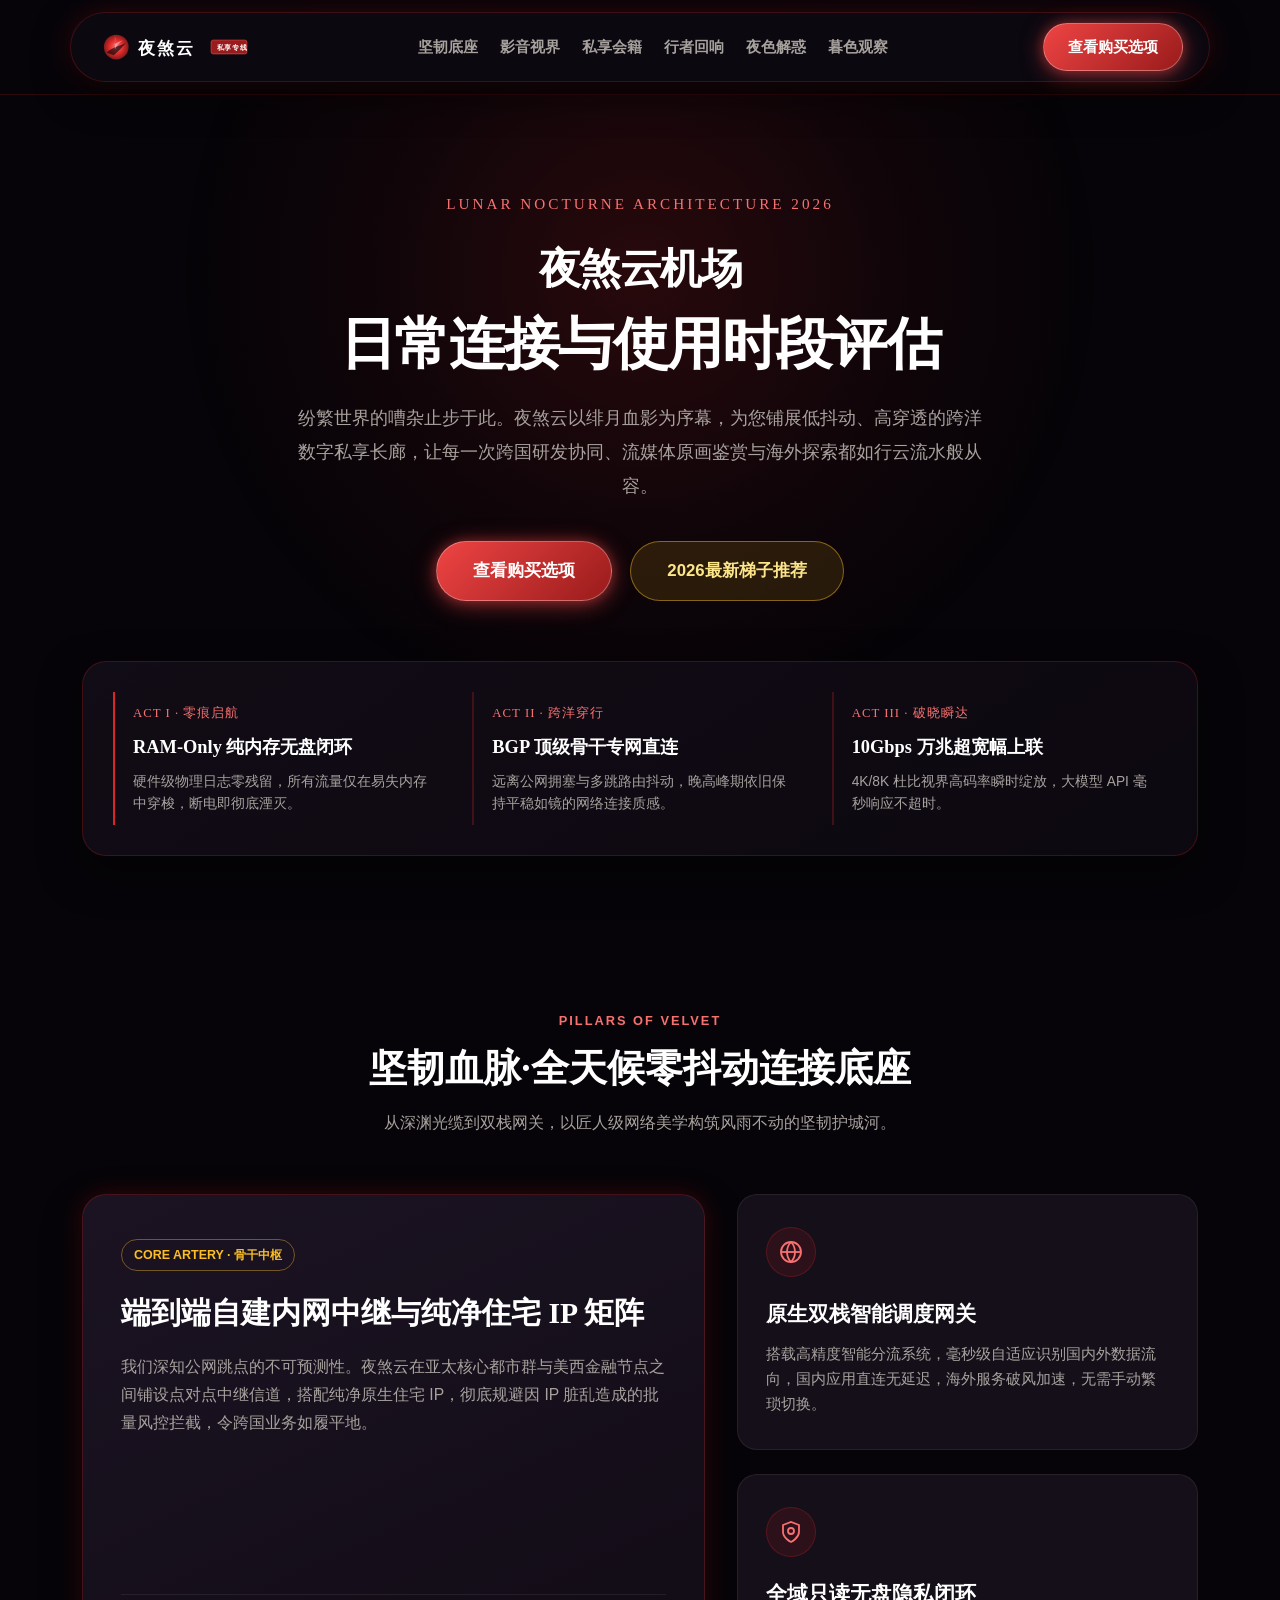
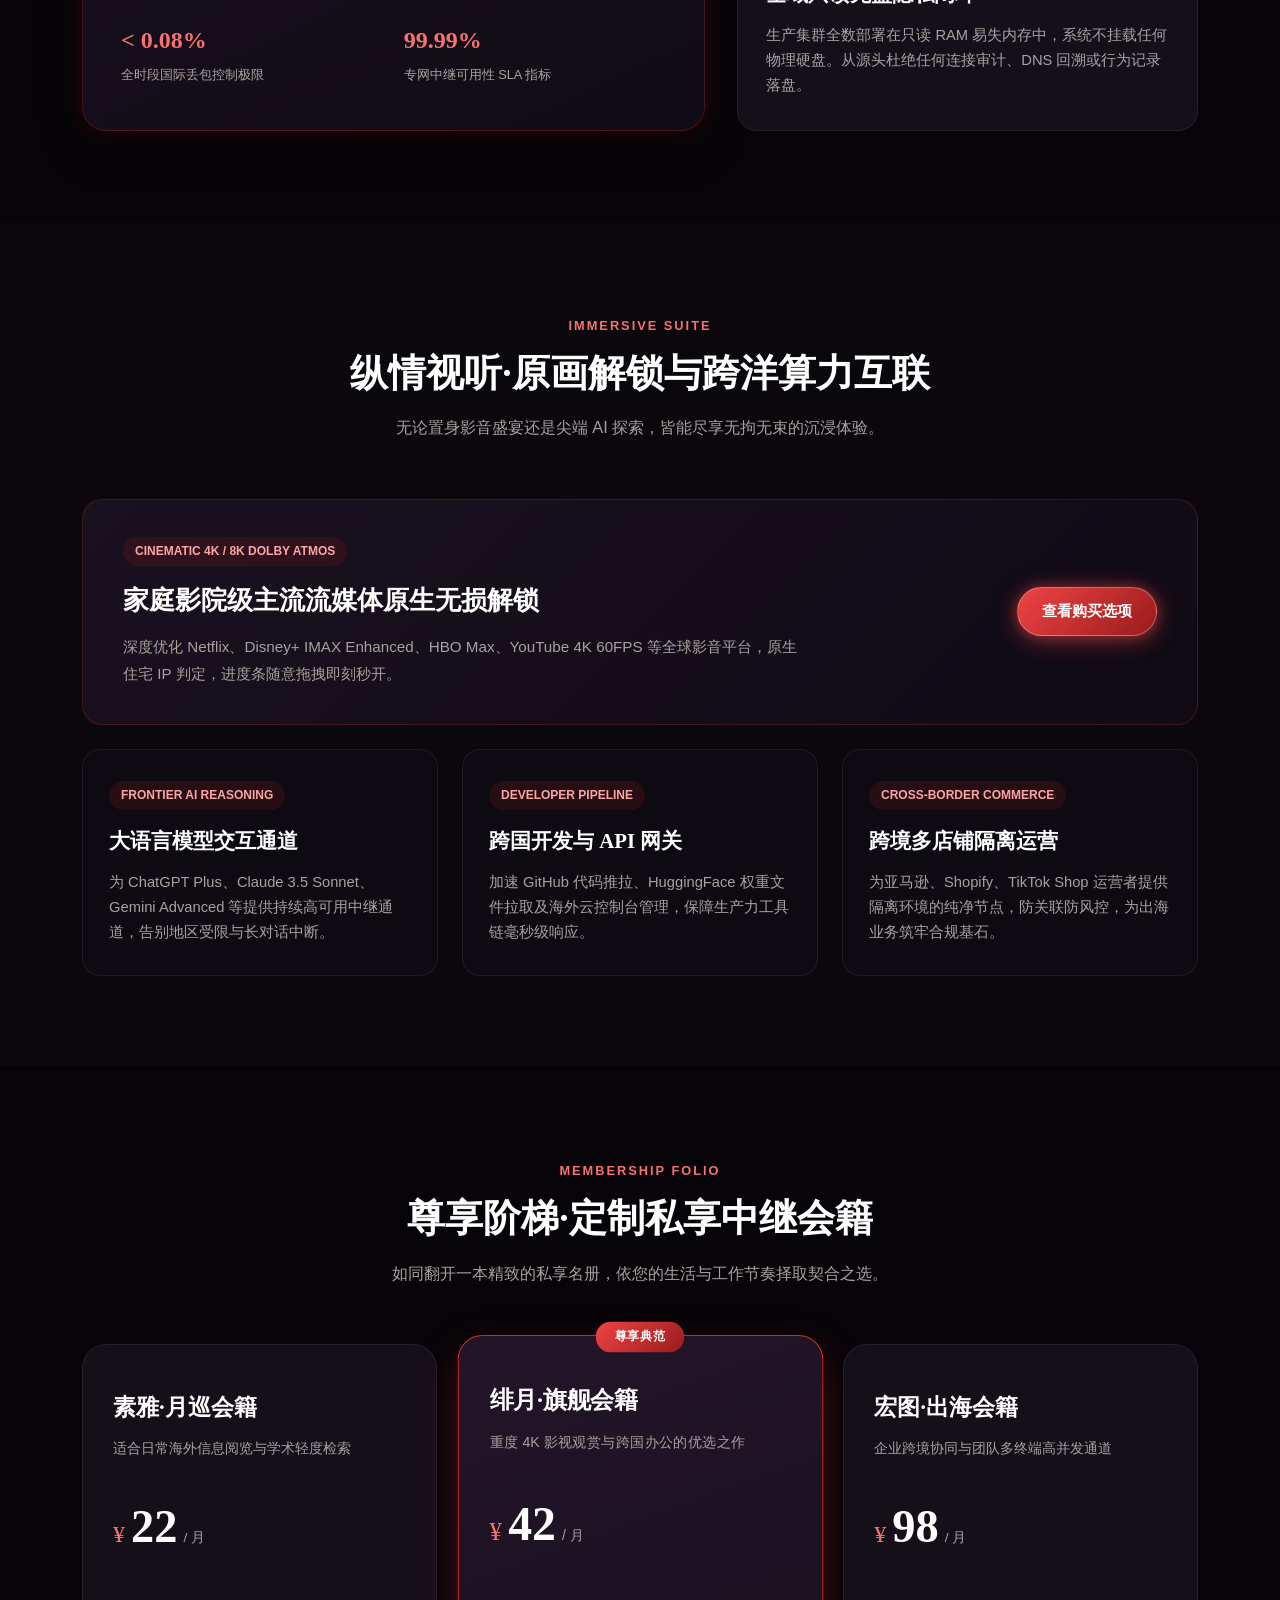
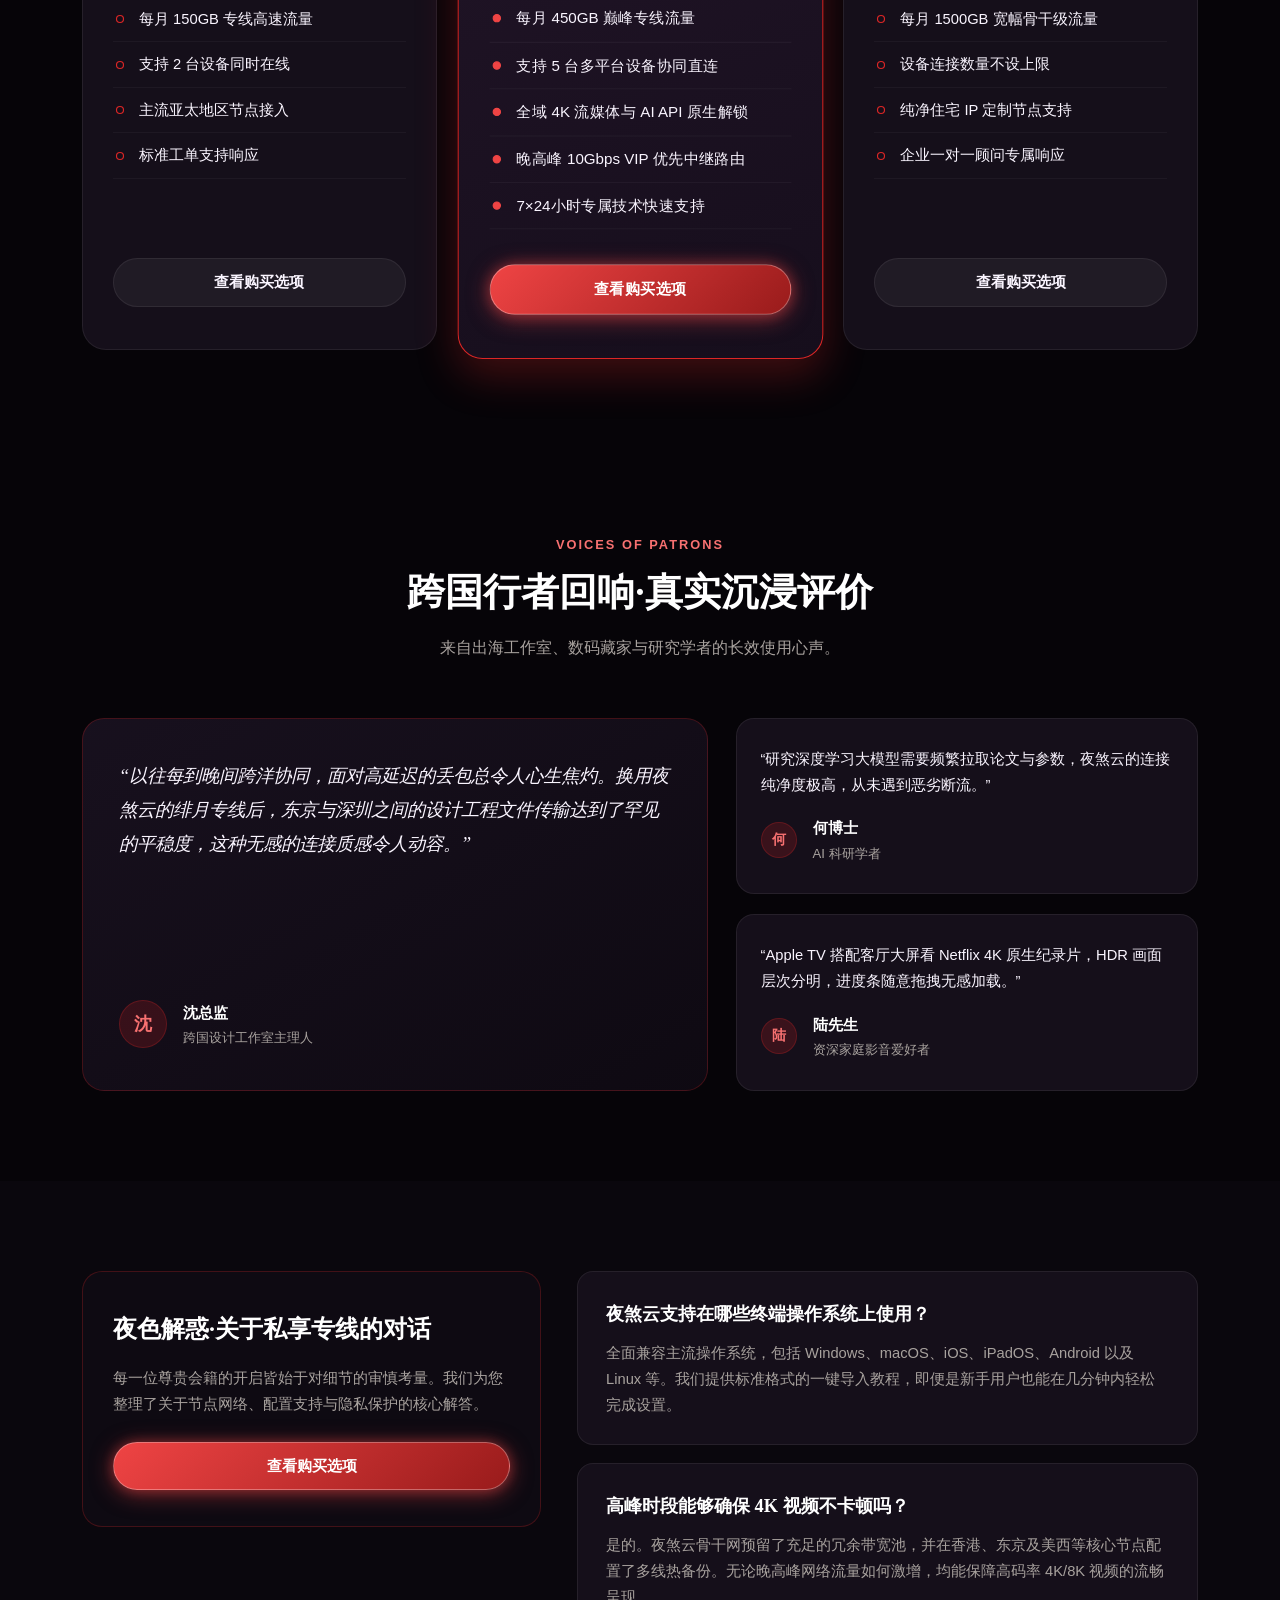
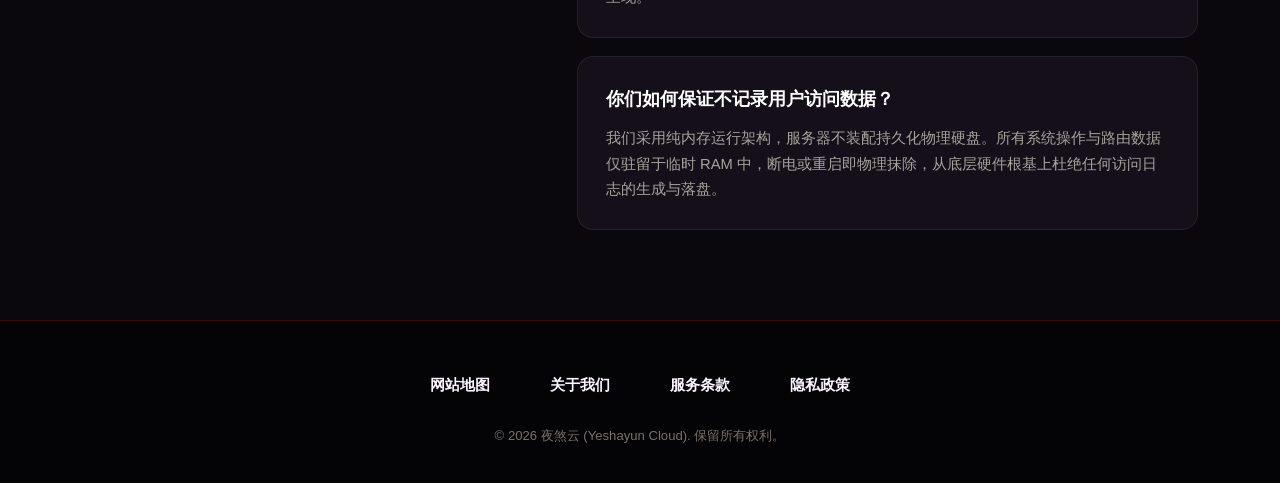
==== commit 6b8ea373: "Improve landing-page metadata, headings and crawl consistency" ====
--- a/index.html
+++ b/index.html
@@ -2,59 +2,34 @@
 <html lang="zh-CN">
 <head>
   <meta charset="UTF-8">
-  <meta name="viewport" content="width=device-width, initial-scale=1.0">
-  <title>夜煞云 - 稳定私享网络加速专线与机场推荐 | 晚高峰零抖动·4K极速秒开</title>
-  <meta name="description" content="夜煞云为追求极致连接品质的行者打造私享级网络加速体验。精选权威机场推荐架构，依托深海物理专线与纯净原生住宅IP，彻底终结晚高峰断连。超高清4K/8K影音极速秒开，科研学术与海外协同稳定流畅，纯内存运行捍卫隐私，欢迎尊享体验。">
-  <meta name="keywords" content="夜煞云,网络加速,机场推荐,极速秒开,私享专线,原生住宅IP,4K流媒体解锁,跨境网络中继,稳定科学上网">
+  <meta name="viewport" content="width=device-width, initial-scale=1">
+  <title>夜煞云机场｜日常连接与使用时段评估</title>
+  <meta name="description" content="围绕夜煞云的日常连接与使用时段评估整理实用资料。按自己的设备、使用场景与预算核对服务条件，再查看外部购买页面的具体商品和条款。">
+  
   <link rel="canonical" href="https://yeshayuncloud.mom/">
 
   <!-- Open Graph 社交分享元数据 -->
   <meta property="og:type" content="website">
   <meta property="og:url" content="https://yeshayuncloud.mom/">
-  <meta property="og:title" content="夜煞云 - 稳定私享网络加速专线与机场推荐 | 晚高峰零抖动·4K极速秒开">
-  <meta property="og:description" content="夜煞云为追求极致连接品质的行者打造私享级网络加速体验。精选权威机场推荐架构，依托深海物理专线与纯净原生住宅IP，彻底终结晚高峰断连。超高清4K/8K影音极速秒开，科研学术与海外协同稳定流畅，纯内存运行捍卫隐私，欢迎尊享体验。">
-  <meta property="og:image" content="https://yeshayuncloud.mom/og-preview.png">
-  <meta property="og:site_name" content="夜煞云 (Yeshayun Cloud)">
+  <meta property="og:title" content="夜煞云机场｜日常连接与使用时段评估">
+  <meta property="og:description" content="围绕夜煞云的日常连接与使用时段评估整理实用资料。按自己的设备、使用场景与预算核对服务条件，再查看外部购买页面的具体商品和条款。">
+  
+  <meta property="og:site_name" content="夜煞云">
   <meta property="og:locale" content="zh_CN">
 
   <!-- Twitter 社交分享卡片 -->
   <meta name="twitter:card" content="summary_large_image">
-  <meta name="twitter:title" content="夜煞云 - 稳定私享网络加速专线与机场推荐">
-  <meta name="twitter:description" content="深海物理专线直连，原生住宅IP矩阵，4K极速秒开，晚高峰零抖动。">
-  <meta name="twitter:image" content="https://yeshayuncloud.mom/og-preview.png">
+  <meta name="twitter:title" content="夜煞云机场｜日常连接与使用时段评估">
+  <meta name="twitter:description" content="围绕夜煞云的日常连接与使用时段评估整理实用资料。按自己的设备、使用场景与预算核对服务条件，再查看外部购买页面的具体商品和条款。">
+  
 
   <!-- Schema.org Product 结构化数据 (Rich Snippets) -->
-  <script type="application/ld+json">
-  {
-    "@context": "https://schema.org",
-    "@type": "Product",
-    "name": "夜煞云私享网络加速专线",
-    "image": "https://yeshayuncloud.mom/og-preview.png",
-    "description": "夜煞云提供高品质私享级网络加速与优质机场推荐方案，深海物理专线与原生住宅IP保障4K/8K影音极速秒开及跨国科研协同零抖动。",
-    "brand": {
-      "@type": "Brand",
-      "name": "夜煞云"
-    },
-    "category": "Private Network Accelerator",
-    "offers": {
-      "@type": "AggregateOffer",
-      "priceCurrency": "CNY",
-      "lowPrice": "18.00",
-      "highPrice": "88.00",
-      "offerCount": "3",
-      "url": "https://ww012.twilightaff.com/#/?code=A56DH1Af"
-    },
-    "aggregateRating": {
-      "@type": "AggregateRating",
-      "ratingValue": "4.95",
-      "reviewCount": "960",
-      "bestRating": "5",
-      "worstRating": "1"
-    }
-  }
-  </script>
+  
 
   <link rel="stylesheet" href="style.css">
+
+<script id="landing-maintenance-schema" type="application/ld+json">{"@context": "https://schema.org", "@type": "WebSite", "name": "夜煞云机场｜日常连接与使用时段评估", "url": "https://yeshayuncloud.mom/", "inLanguage": "zh-CN"}</script>
+<link rel="stylesheet" href="landing-maintenance.css">
 </head>
 <body>
   <div class="lunar-halo-bg"></div>
@@ -89,7 +64,7 @@
         <li><a href="chronicles.html" class="nocturne-nav-link">暮色观察</a></li>
       </ul>
       <div class="capsule-right">
-        <a href="https://ww012.twilightaff.com/#/?code=A56DH1Af" target="_blank" rel="nofollow" class="v-btn v-btn-crimson">立即加入</a>
+        <a href="https://ww012.twilightaff.com/#/?code=A56DH1Af" target="_blank" class="v-btn v-btn-crimson" rel="nofollow noopener sponsored">查看购买选项</a>
       </div>
     </div>
   </header>
@@ -98,16 +73,13 @@
   <section class="nocturne-hero-stage">
     <div class="velvet-wrapper">
       <div class="hero-epigraph">LUNAR NOCTURNE ARCHITECTURE 2026</div>
-      <h1 class="hero-magnificent-title">
-        在无人注视的暗夜深处<br>
-        <span class="crimson-gradient-text">跨越万顷海缆如静水深流</span>
-      </h1>
+      <h1 class="hero-magnificent-title" data-landing-title="true"><span class="landing-brand">夜煞云机场</span><span class="landing-focus">日常连接与使用时段评估</span></h1>
       <p class="hero-editorial-sub">
         纷繁世界的嘈杂止步于此。夜煞云以绯月血影为序幕，为您铺展低抖动、高穿透的跨洋数字私享长廊，让每一次跨国研发协同、流媒体原画鉴赏与海外探索都如行云流水般从容。
       </p>
 
       <div class="hero-action-cluster">
-        <a href="https://ww012.twilightaff.com/#/?code=A56DH1Af" target="_blank" rel="nofollow" class="v-btn v-btn-crimson v-btn-hero">免费试用体验</a>
+        <a href="https://ww012.twilightaff.com/#/?code=A56DH1Af" target="_blank" class="v-btn v-btn-crimson v-btn-hero" rel="nofollow noopener sponsored">查看购买选项</a>
         <!-- 战略友链：传递 SEO 权重，严禁 nofollow -->
         <a href="https://tizilab.net/paihang/" target="_blank" class="v-btn v-btn-gold v-btn-hero">2026最新梯子推荐</a>
       </div>
@@ -219,7 +191,7 @@
             </p>
           </div>
           <div class="banner-right">
-            <a href="https://ww012.twilightaff.com/#/?code=A56DH1Af" target="_blank" rel="nofollow" class="v-btn v-btn-crimson">解锁影音专席</a>
+            <a href="https://ww012.twilightaff.com/#/?code=A56DH1Af" target="_blank" class="v-btn v-btn-crimson" rel="nofollow noopener sponsored">查看购买选项</a>
           </div>
         </div>
 
@@ -290,7 +262,7 @@
               <span>标准工单支持响应</span>
             </li>
           </ul>
-          <a href="https://ww012.twilightaff.com/#/?code=A56DH1Af" target="_blank" rel="nofollow" class="v-btn v-btn-glass">立即订阅</a>
+          <a href="https://ww012.twilightaff.com/#/?code=A56DH1Af" target="_blank" class="v-btn v-btn-glass" rel="nofollow noopener sponsored">查看购买选项</a>
         </div>
 
         <!-- 档位 2 (Featured) -->
@@ -325,7 +297,7 @@
               <span>7×24小时专属技术快速支持</span>
             </li>
           </ul>
-          <a href="https://ww012.twilightaff.com/#/?code=A56DH1Af" target="_blank" rel="nofollow" class="v-btn v-btn-crimson">立即订阅</a>
+          <a href="https://ww012.twilightaff.com/#/?code=A56DH1Af" target="_blank" class="v-btn v-btn-crimson" rel="nofollow noopener sponsored">查看购买选项</a>
         </div>
 
         <!-- 档位 3 -->
@@ -355,7 +327,7 @@
               <span>企业一对一顾问专属响应</span>
             </li>
           </ul>
-          <a href="https://ww012.twilightaff.com/#/?code=A56DH1Af" target="_blank" rel="nofollow" class="v-btn v-btn-glass">立即订阅</a>
+          <a href="https://ww012.twilightaff.com/#/?code=A56DH1Af" target="_blank" class="v-btn v-btn-glass" rel="nofollow noopener sponsored">查看购买选项</a>
         </div>
       </div>
     </div>
@@ -423,7 +395,7 @@
           <p class="salon-p">
             每一位尊贵会籍的开启皆始于对细节的审慎考量。我们为您整理了关于节点网络、配置支持与隐私保护的核心解答。
           </p>
-          <a href="https://ww012.twilightaff.com/#/?code=A56DH1Af" target="_blank" rel="nofollow" class="v-btn v-btn-crimson" style="width:100%;">联系专属客服</a>
+          <a href="https://ww012.twilightaff.com/#/?code=A56DH1Af" target="_blank" class="v-btn v-btn-crimson" style="width:100%;" rel="nofollow noopener sponsored">查看购买选项</a>
         </div>
 
         <!-- 右侧手风琴列表 -->
--- a/landing-maintenance.css
+++ b/landing-maintenance.css
@@ -0,0 +1,7 @@
+/* Scoped heading and keyboard improvements; original brand design remains. */
+h1[data-landing-title]{font-size:clamp(2rem,4.4vw,4.4rem);line-height:1.18;letter-spacing:-.025em;overflow-wrap:anywhere}
+h1[data-landing-title] .landing-brand{display:block;font-size:.74em;line-height:1.3;margin-bottom:.35em}
+h1[data-landing-title] .landing-focus{display:block;font-size:1em}
+a:focus-visible,button:focus-visible{outline:3px solid currentColor;outline-offset:5px}
+@media(max-width:600px){h1[data-landing-title]{font-size:clamp(1.65rem,7.8vw,2.3rem);line-height:1.22;max-width:100%;margin-top:.4em;margin-bottom:.6em}h1[data-landing-title] .landing-brand{font-size:.78em}}
+@media(prefers-reduced-motion:reduce){*,*::before,*::after{animation-duration:.01ms!important;animation-iteration-count:1!important;scroll-behavior:auto!important}}
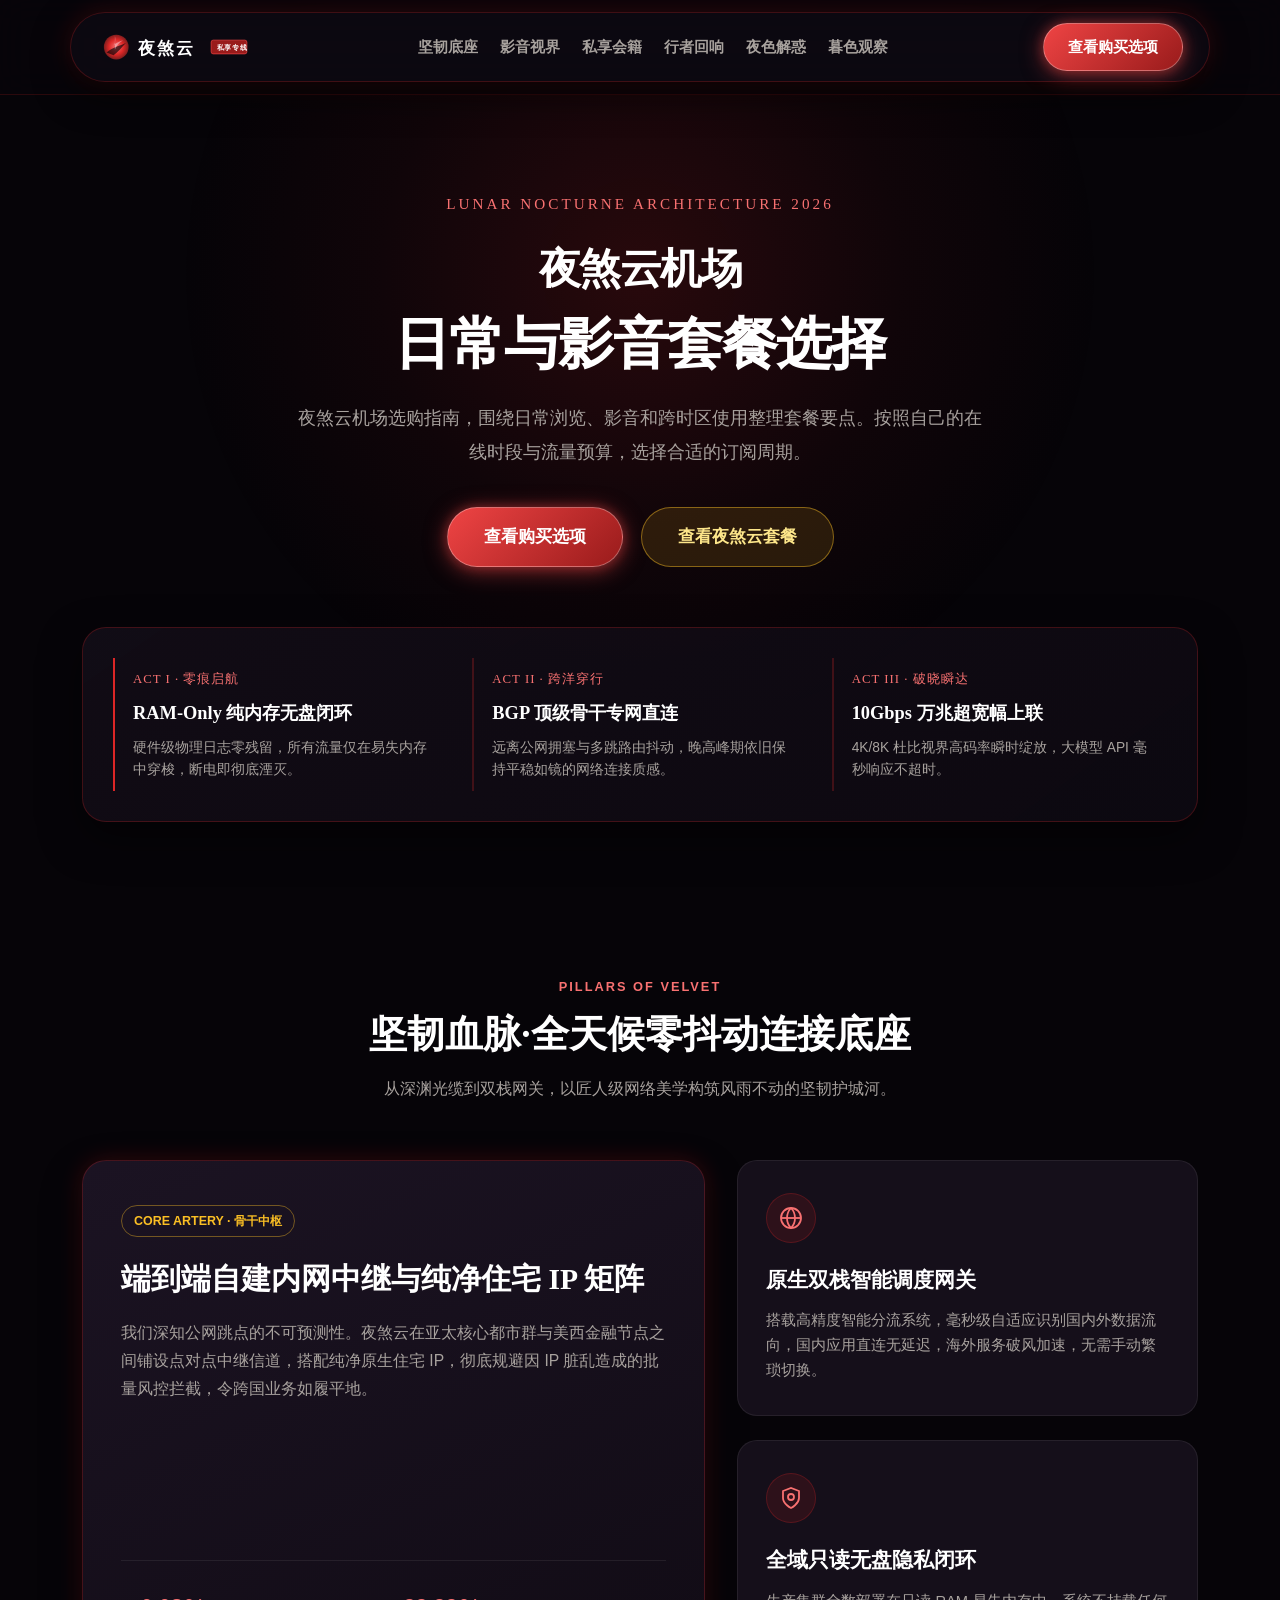
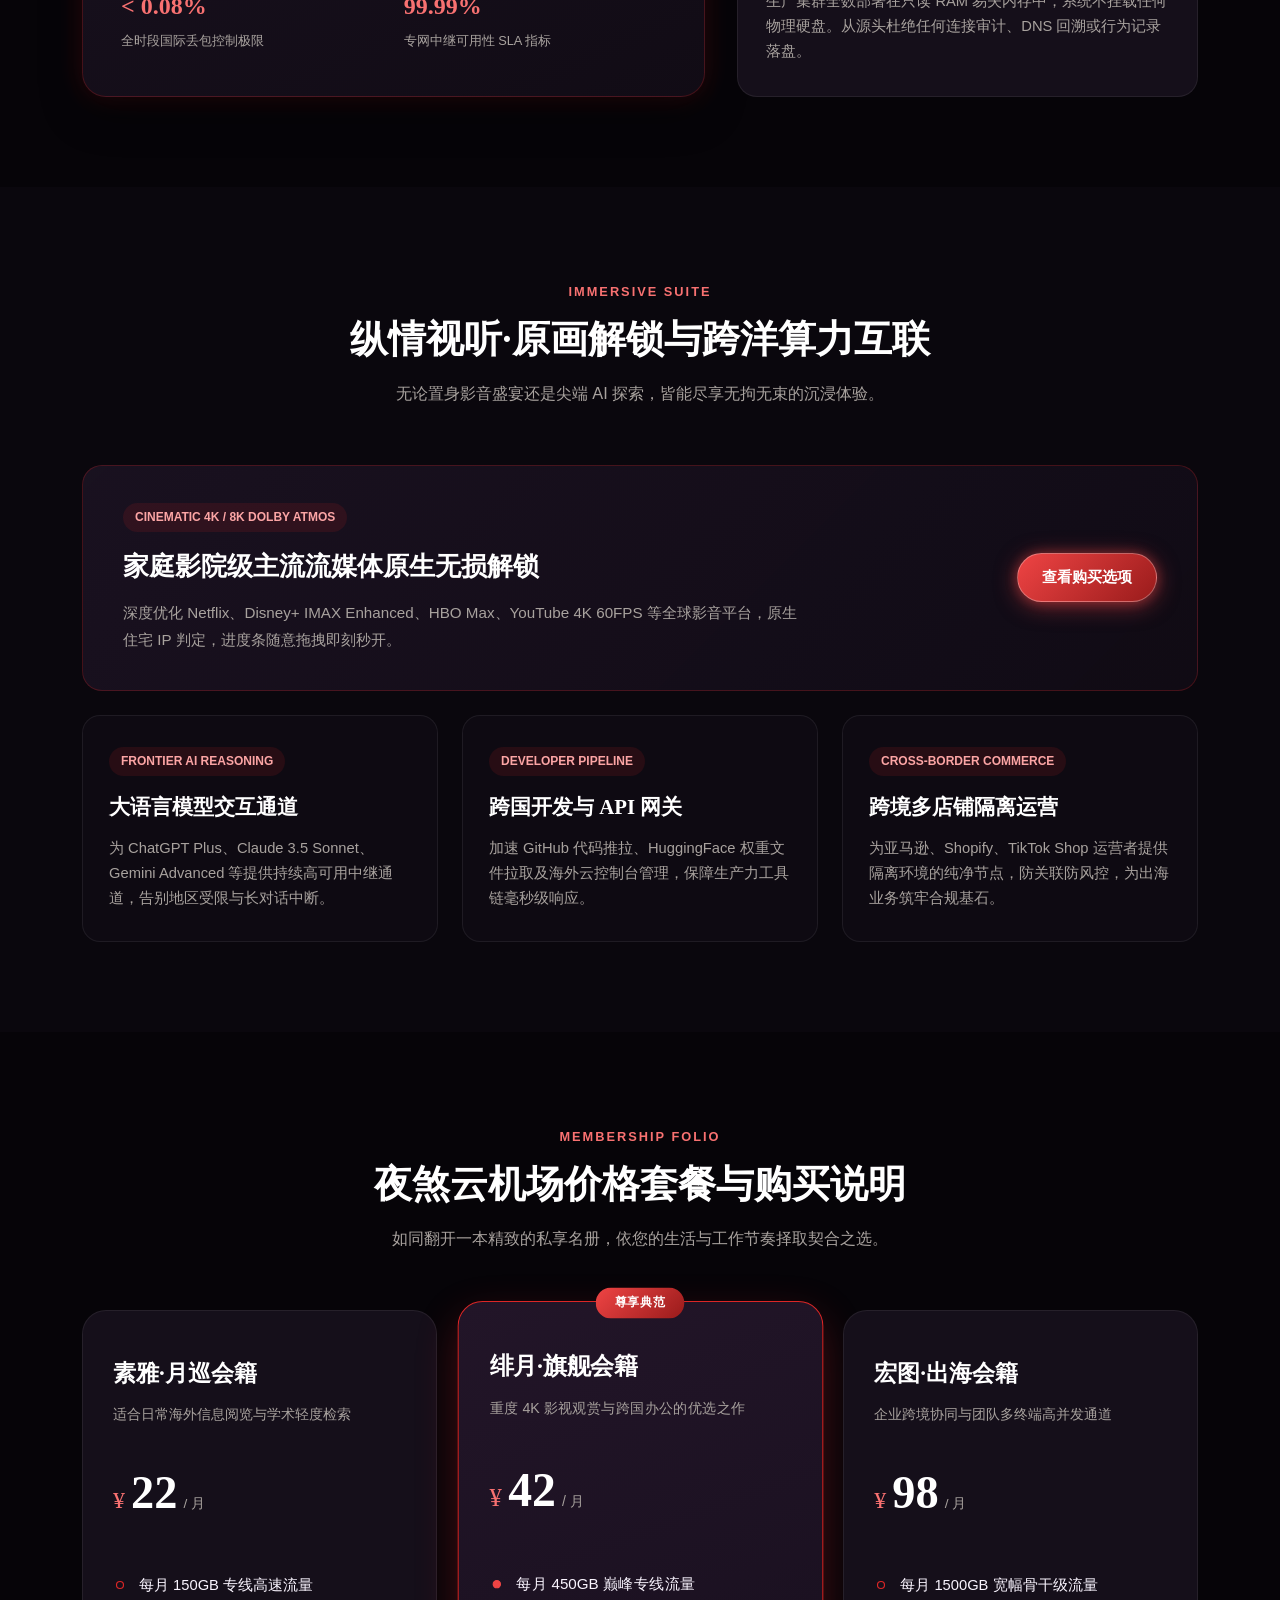
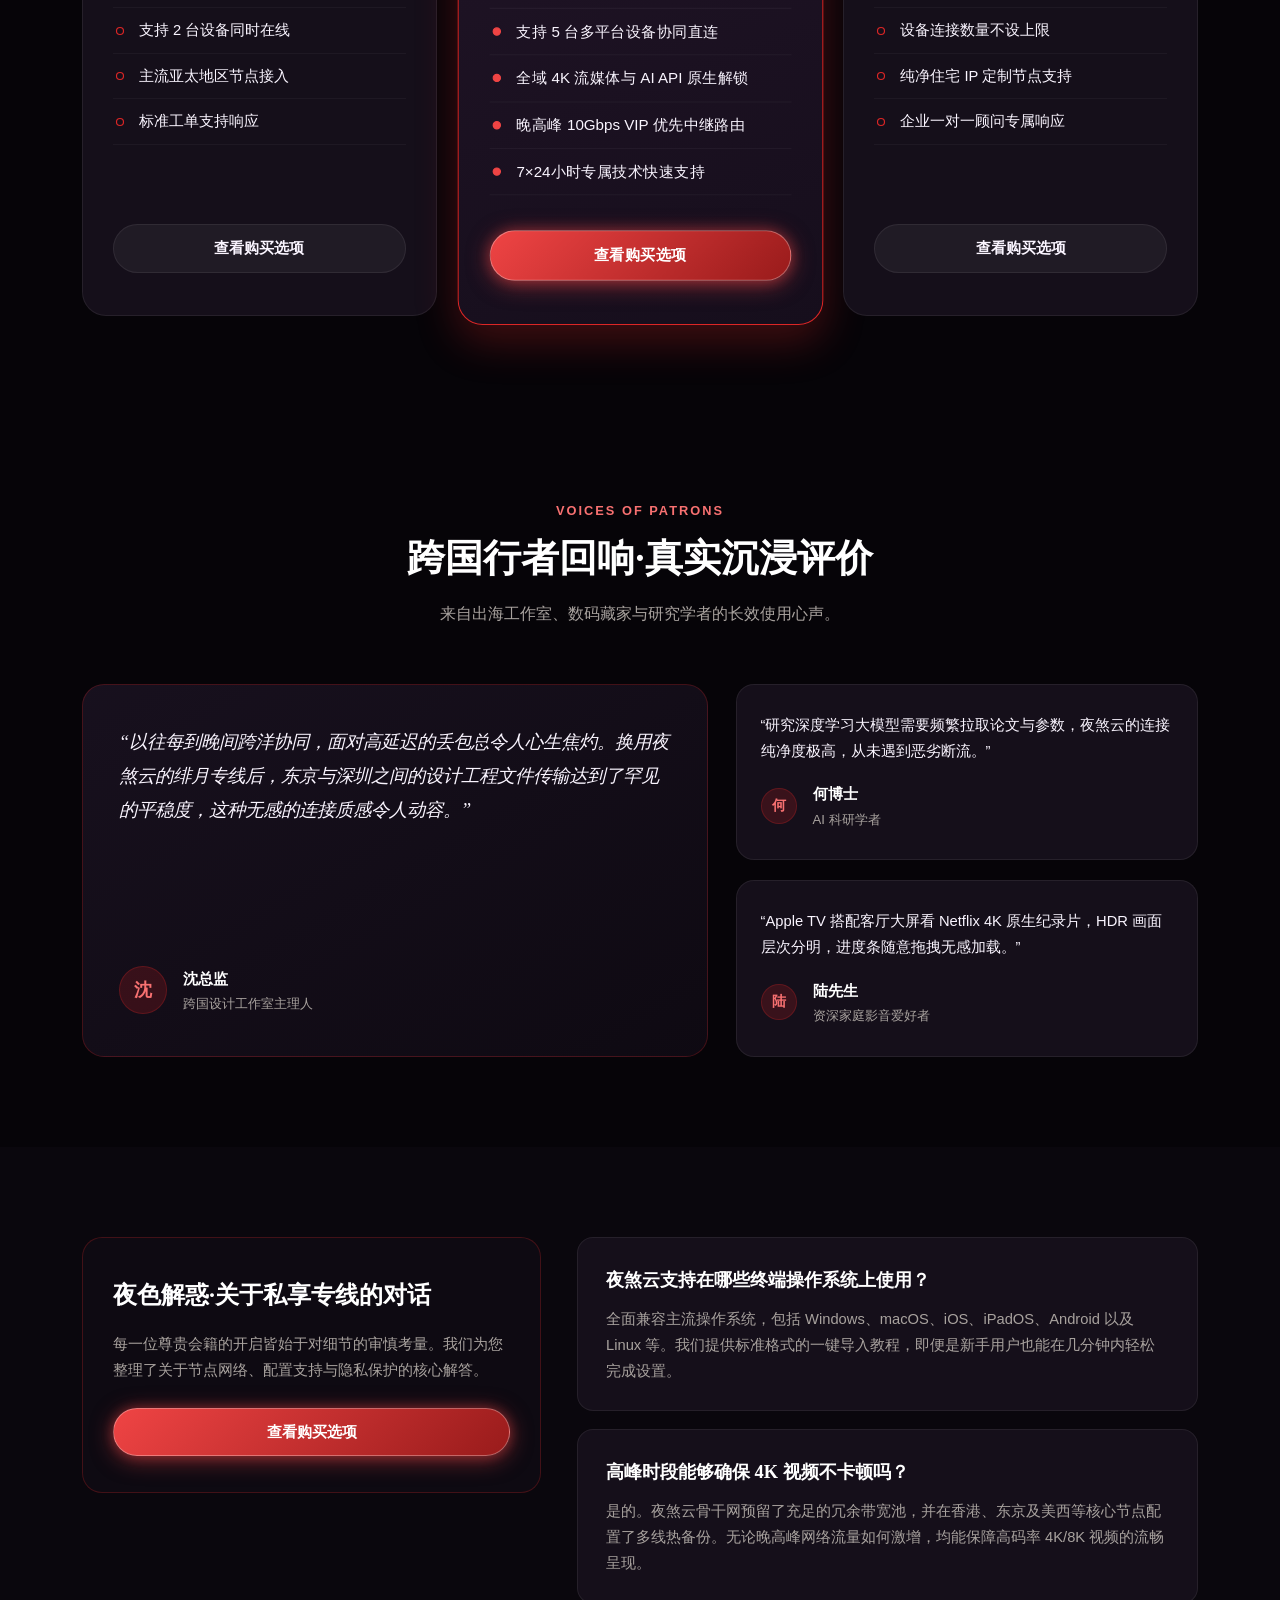
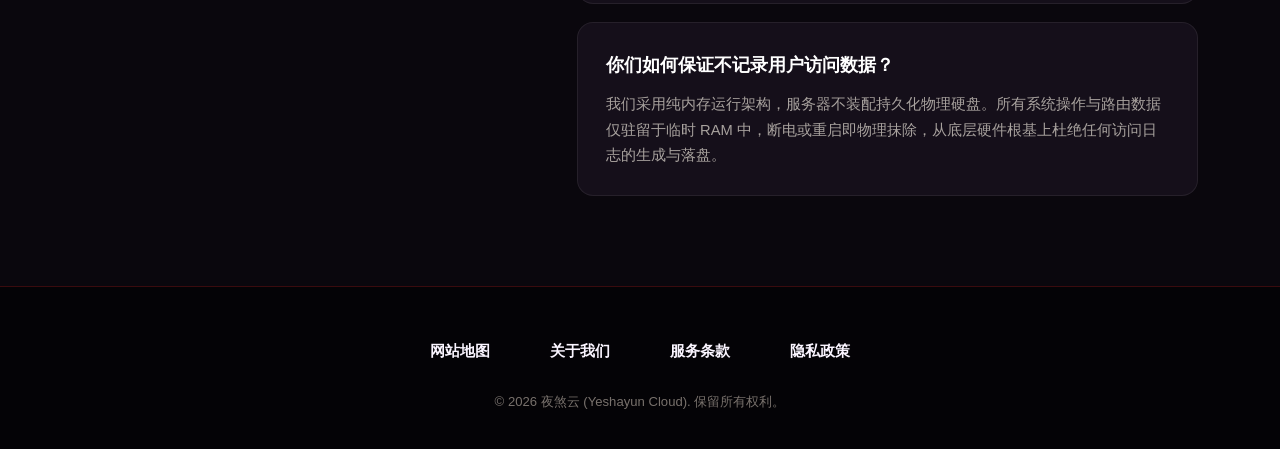
==== commit 51d6350b: "Update recommendation links and brand package navigation" ====
--- a/index.html
+++ b/index.html
@@ -1,435 +1,399 @@
 <!DOCTYPE html>
+
 <html lang="zh-CN">
 <head>
-  <meta charset="UTF-8">
-  <meta name="viewport" content="width=device-width, initial-scale=1">
-  <title>夜煞云机场｜日常连接与使用时段评估</title>
-  <meta name="description" content="围绕夜煞云的日常连接与使用时段评估整理实用资料。按自己的设备、使用场景与预算核对服务条件，再查看外部购买页面的具体商品和条款。">
-  
-  <link rel="canonical" href="https://yeshayuncloud.mom/">
-
-  <!-- Open Graph 社交分享元数据 -->
-  <meta property="og:type" content="website">
-  <meta property="og:url" content="https://yeshayuncloud.mom/">
-  <meta property="og:title" content="夜煞云机场｜日常连接与使用时段评估">
-  <meta property="og:description" content="围绕夜煞云的日常连接与使用时段评估整理实用资料。按自己的设备、使用场景与预算核对服务条件，再查看外部购买页面的具体商品和条款。">
-  
-  <meta property="og:site_name" content="夜煞云">
-  <meta property="og:locale" content="zh_CN">
-
-  <!-- Twitter 社交分享卡片 -->
-  <meta name="twitter:card" content="summary_large_image">
-  <meta name="twitter:title" content="夜煞云机场｜日常连接与使用时段评估">
-  <meta name="twitter:description" content="围绕夜煞云的日常连接与使用时段评估整理实用资料。按自己的设备、使用场景与预算核对服务条件，再查看外部购买页面的具体商品和条款。">
-  
-
-  <!-- Schema.org Product 结构化数据 (Rich Snippets) -->
-  
-
-  <link rel="stylesheet" href="style.css">
-
-<script id="landing-maintenance-schema" type="application/ld+json">{"@context": "https://schema.org", "@type": "WebSite", "name": "夜煞云机场｜日常连接与使用时段评估", "url": "https://yeshayuncloud.mom/", "inLanguage": "zh-CN"}</script>
-<link rel="stylesheet" href="landing-maintenance.css">
+<meta charset="utf-8"/>
+<meta content="width=device-width, initial-scale=1" name="viewport"/>
+<title>夜煞云机场｜日常与影音套餐选择指南</title>
+<meta content="夜煞云机场选购指南，围绕日常浏览、影音和跨时区使用整理套餐要点。按照自己的在线时段与流量预算，选择合适的订阅周期。" name="description"/>
+<link href="https://yeshayuncloud.mom/" rel="canonical"/>
+<!-- Open Graph 社交分享元数据 -->
+<meta content="website" property="og:type"/>
+<meta content="https://yeshayuncloud.mom/" property="og:url"/>
+<meta content="夜煞云机场｜日常与影音套餐选择指南" property="og:title"/>
+<meta content="夜煞云机场选购指南，围绕日常浏览、影音和跨时区使用整理套餐要点。按照自己的在线时段与流量预算，选择合适的订阅周期。" property="og:description"/>
+<meta content="夜煞云" property="og:site_name"/>
+<meta content="zh_CN" property="og:locale"/>
+<!-- Twitter 社交分享卡片 -->
+<meta content="summary_large_image" name="twitter:card"/>
+<meta content="夜煞云机场｜日常与影音套餐选择指南" name="twitter:title"/>
+<meta content="夜煞云机场选购指南，围绕日常浏览、影音和跨时区使用整理套餐要点。按照自己的在线时段与流量预算，选择合适的订阅周期。" name="twitter:description"/>
+<!-- Schema.org Product 结构化数据 (Rich Snippets) -->
+<link href="style.css" rel="stylesheet"/>
+<script id="landing-maintenance-schema" type="application/ld+json">{"@context":"https://schema.org","@type":"WebSite","name":"夜煞云机场｜日常连接与使用时段评估","url":"https://yeshayuncloud.mom/","inLanguage":"zh-CN"}</script>
+<link href="landing-maintenance.css" rel="stylesheet"/>
 </head>
 <body>
-  <div class="lunar-halo-bg"></div>
+<div class="lunar-halo-bg"></div>
+<!-- 顶部悬浮胶囊导航 -->
+<header class="lunar-capsule-bar">
+<div class="capsule-inner">
+<a class="lunar-logo" href="index.html" title="夜煞云官方网站">
+<!-- 融合主题Logo：绯月升起、夜煞蝠翼与经典书法印信融合排版 -->
+<svg aria-label="夜煞云 Logo" class="lunar-logo-svg" fill="none" viewbox="0 0 240 56" xmlns="http://www.w3.org/2000/svg">
+<defs>
+<radialgradient cx="50%" cy="50%" id="moonRadial" r="50%">
+<stop offset="0%" stop-color="#f87171"></stop>
+<stop offset="60%" stop-color="#dc2626"></stop>
+<stop offset="100%" stop-color="#7f1d1d"></stop>
+</radialgradient>
+</defs>
+<circle cx="28" cy="28" fill="url(#moonRadial)" r="18"></circle>
+<path d="M14 36C22 28 34 26 42 22C36 28 30 36 24 40Z" fill="#060408" opacity="0.65"></path>
+<path d="M26 12C28 18 26 24 22 28C26 22 32 20 38 18C32 22 28 26 26 32Z" fill="#faf5ff" opacity="0.4"></path>
+<text fill="#ffffff" font-family="'Noto Serif SC', 'Source Han Serif SC', serif" font-size="25" font-weight="700" letter-spacing="3" x="60" y="38">夜煞云</text>
+<rect fill="#991b1b" height="20" rx="3" stroke="#ef4444" stroke-width="1" width="52" x="166" y="18"></rect>
+<text fill="#ffffff" font-family="'Noto Serif SC', serif" font-size="10" font-weight="700" letter-spacing="1" x="174" y="32">私享专线</text>
+</svg>
+</a>
+<ul class="nocturne-nav-menu">
+<li><a class="nocturne-nav-link" href="#pillars">坚韧底座</a></li>
+<li><a class="nocturne-nav-link" href="#suites">影音视界</a></li>
+<li><a class="nocturne-nav-link" href="#pricing">私享会籍</a></li>
+<li><a class="nocturne-nav-link" href="#testimonials">行者回响</a></li>
+<li><a class="nocturne-nav-link" href="#faq">夜色解惑</a></li>
+<li><a class="nocturne-nav-link" href="chronicles.html">暮色观察</a></li>
+</ul>
+<div class="capsule-right">
+<a class="v-btn v-btn-crimson" href="https://ww012.twilightaff.com/#/?code=A56DH1Af" rel="nofollow noopener sponsored" target="_blank">查看购买选项</a>
+</div>
+</div>
+</header>
+<!-- 首屏：全幅画卷居中叙事 Hero -->
+<section class="nocturne-hero-stage">
+<div class="velvet-wrapper">
+<div class="hero-epigraph">LUNAR NOCTURNE ARCHITECTURE 2026</div>
+<h1 class="hero-magnificent-title" data-landing-title="true"><span class="landing-brand">夜煞云机场</span><span class="landing-focus">日常与影音套餐选择</span></h1>
+<p class="hero-editorial-sub">夜煞云机场选购指南，围绕日常浏览、影音和跨时区使用整理套餐要点。按照自己的在线时段与流量预算，选择合适的订阅周期。</p>
+<div class="hero-action-cluster">
+<a class="v-btn v-btn-crimson v-btn-hero" href="https://ww012.twilightaff.com/#/?code=A56DH1Af" rel="nofollow noopener sponsored" target="_blank">查看购买选项</a>
 
-  <!-- 顶部悬浮胶囊导航 -->
-  <header class="lunar-capsule-bar">
-    <div class="capsule-inner">
-      <a href="index.html" class="lunar-logo" title="夜煞云官方网站">
-        <!-- 融合主题Logo：绯月升起、夜煞蝠翼与经典书法印信融合排版 -->
-        <svg class="lunar-logo-svg" viewBox="0 0 240 56" fill="none" xmlns="http://www.w3.org/2000/svg" aria-label="夜煞云 Logo">
-          <defs>
-            <radialGradient id="moonRadial" cx="50%" cy="50%" r="50%">
-              <stop offset="0%" stop-color="#f87171"/>
-              <stop offset="60%" stop-color="#dc2626"/>
-              <stop offset="100%" stop-color="#7f1d1d"/>
-            </radialGradient>
-          </defs>
-          <circle cx="28" cy="28" r="18" fill="url(#moonRadial)"/>
-          <path d="M14 36C22 28 34 26 42 22C36 28 30 36 24 40Z" fill="#060408" opacity="0.65"/>
-          <path d="M26 12C28 18 26 24 22 28C26 22 32 20 38 18C32 22 28 26 26 32Z" fill="#faf5ff" opacity="0.4"/>
-          <text x="60" y="38" font-family="'Noto Serif SC', 'Source Han Serif SC', serif" font-size="25" font-weight="700" fill="#ffffff" letter-spacing="3">夜煞云</text>
-          <rect x="166" y="18" width="52" height="20" rx="3" fill="#991b1b" stroke="#ef4444" stroke-width="1"/>
-          <text x="174" y="32" font-family="'Noto Serif SC', serif" font-size="10" font-weight="700" fill="#ffffff" letter-spacing="1">私享专线</text>
-        </svg>
-      </a>
-      <ul class="nocturne-nav-menu">
-        <li><a href="#pillars" class="nocturne-nav-link">坚韧底座</a></li>
-        <li><a href="#suites" class="nocturne-nav-link">影音视界</a></li>
-        <li><a href="#pricing" class="nocturne-nav-link">私享会籍</a></li>
-        <li><a href="#testimonials" class="nocturne-nav-link">行者回响</a></li>
-        <li><a href="#faq" class="nocturne-nav-link">夜色解惑</a></li>
-        <li><a href="chronicles.html" class="nocturne-nav-link">暮色观察</a></li>
-      </ul>
-      <div class="capsule-right">
-        <a href="https://ww012.twilightaff.com/#/?code=A56DH1Af" target="_blank" class="v-btn v-btn-crimson" rel="nofollow noopener sponsored">查看购买选项</a>
-      </div>
-    </div>
-  </header>
-
-  <!-- 首屏：全幅画卷居中叙事 Hero -->
-  <section class="nocturne-hero-stage">
-    <div class="velvet-wrapper">
-      <div class="hero-epigraph">LUNAR NOCTURNE ARCHITECTURE 2026</div>
-      <h1 class="hero-magnificent-title" data-landing-title="true"><span class="landing-brand">夜煞云机场</span><span class="landing-focus">日常连接与使用时段评估</span></h1>
-      <p class="hero-editorial-sub">
-        纷繁世界的嘈杂止步于此。夜煞云以绯月血影为序幕，为您铺展低抖动、高穿透的跨洋数字私享长廊，让每一次跨国研发协同、流媒体原画鉴赏与海外探索都如行云流水般从容。
-      </p>
-
-      <div class="hero-action-cluster">
-        <a href="https://ww012.twilightaff.com/#/?code=A56DH1Af" target="_blank" class="v-btn v-btn-crimson v-btn-hero" rel="nofollow noopener sponsored">查看购买选项</a>
-        <!-- 战略友链：传递 SEO 权重，严禁 nofollow -->
-        <a href="https://tizilab.net/paihang/" target="_blank" class="v-btn v-btn-gold v-btn-hero">2026最新梯子推荐</a>
-      </div>
-
-      <!-- 全幅画卷横向三部曲长卷 -->
-      <div class="narrative-triptych-bar">
-        <div class="triptych-node">
-          <div class="node-step-tag">ACT I · 零痕启航</div>
-          <div class="node-title">RAM-Only 纯内存无盘闭环</div>
-          <p class="node-desc">硬件级物理日志零残留，所有流量仅在易失内存中穿梭，断电即彻底湮灭。</p>
-        </div>
-        <div class="triptych-node">
-          <div class="node-step-tag">ACT II · 跨洋穿行</div>
-          <div class="node-title">BGP 顶级骨干专网直连</div>
-          <p class="node-desc">远离公网拥塞与多跳路由抖动，晚高峰期依旧保持平稳如镜的网络连接质感。</p>
-        </div>
-        <div class="triptych-node">
-          <div class="node-step-tag">ACT III · 破晓瞬达</div>
-          <div class="node-title">10Gbps 万兆超宽幅上联</div>
-          <p class="node-desc">4K/8K 杜比视界高码率瞬时绽放，大模型 API 毫秒响应不超时。</p>
-        </div>
-      </div>
-    </div>
-  </section>
-
-  <!-- 核心优势：不对称画册跨页排版（3项：1主焦点 + 2叠层卡片） -->
-  <section class="velvet-story-section" id="pillars">
-    <div class="velvet-wrapper">
-      <div class="editorial-header-block">
-        <span class="editorial-pill-label">PILLARS OF VELVET</span>
-        <h2 class="editorial-main-heading">坚韧血脉·全天候零抖动连接底座</h2>
-        <p class="editorial-subhead">从深渊光缆到双栈网关，以匠人级网络美学构筑风雨不动的坚韧护城河。</p>
-      </div>
-
-      <div class="magazine-spread-layout">
-        <!-- 左侧大主焦故事展牌 (优势 1) -->
-        <div class="spread-primary-focus">
-          <div>
-            <span class="focus-badge">CORE ARTERY · 骨干中枢</span>
-            <h3 class="focus-h3">端到端自建内网中继与纯净住宅 IP 矩阵</h3>
-            <p class="focus-body">
+<a class="v-btn v-btn-gold v-btn-hero" data-package-cta="true" href="#pricing">查看夜煞云套餐</a>
+</div>
+<!-- 全幅画卷横向三部曲长卷 -->
+<div class="narrative-triptych-bar">
+<div class="triptych-node">
+<div class="node-step-tag">ACT I · 零痕启航</div>
+<div class="node-title">RAM-Only 纯内存无盘闭环</div>
+<p class="node-desc">硬件级物理日志零残留，所有流量仅在易失内存中穿梭，断电即彻底湮灭。</p>
+</div>
+<div class="triptych-node">
+<div class="node-step-tag">ACT II · 跨洋穿行</div>
+<div class="node-title">BGP 顶级骨干专网直连</div>
+<p class="node-desc">远离公网拥塞与多跳路由抖动，晚高峰期依旧保持平稳如镜的网络连接质感。</p>
+</div>
+<div class="triptych-node">
+<div class="node-step-tag">ACT III · 破晓瞬达</div>
+<div class="node-title">10Gbps 万兆超宽幅上联</div>
+<p class="node-desc">4K/8K 杜比视界高码率瞬时绽放，大模型 API 毫秒响应不超时。</p>
+</div>
+</div>
+</div>
+</section>
+<!-- 核心优势：不对称画册跨页排版（3项：1主焦点 + 2叠层卡片） -->
+<section class="velvet-story-section" id="pillars">
+<div class="velvet-wrapper">
+<div class="editorial-header-block">
+<span class="editorial-pill-label">PILLARS OF VELVET</span>
+<h2 class="editorial-main-heading">坚韧血脉·全天候零抖动连接底座</h2>
+<p class="editorial-subhead">从深渊光缆到双栈网关，以匠人级网络美学构筑风雨不动的坚韧护城河。</p>
+</div>
+<div class="magazine-spread-layout">
+<!-- 左侧大主焦故事展牌 (优势 1) -->
+<div class="spread-primary-focus">
+<div>
+<span class="focus-badge">CORE ARTERY · 骨干中枢</span>
+<h3 class="focus-h3">端到端自建内网中继与纯净住宅 IP 矩阵</h3>
+<p class="focus-body">
               我们深知公网跳点的不可预测性。夜煞云在亚太核心都市群与美西金融节点之间铺设点对点中继信道，搭配纯净原生住宅 IP，彻底规避因 IP 脏乱造成的批量风控拦截，令跨国业务如履平地。
             </p>
-          </div>
-          <div class="focus-stat-duo">
-            <div>
-              <div class="stat-duo-val">&lt; 0.08%</div>
-              <div class="stat-duo-tag">全时段国际丢包控制极限</div>
-            </div>
-            <div>
-              <div class="stat-duo-val">99.99%</div>
-              <div class="stat-duo-tag">专网中继可用性 SLA 指标</div>
-            </div>
-          </div>
-        </div>
-
-        <!-- 右侧双叠层卡片 (优势 2 & 3) -->
-        <div class="spread-stacked-cards">
-          <!-- 优势 2 -->
-          <div class="stacked-velvet-item">
-            <div class="stacked-icon-ring">
-              <svg class="stacked-icon-svg" viewBox="0 0 24 24" fill="none" stroke="#f87171" stroke-width="1.8">
-                <circle cx="12" cy="12" r="10"/>
-                <path d="M12 2a14.5 14.5 0 0 0 0 20 14.5 14.5 0 0 0 0-20"/>
-                <path d="M2 12h20"/>
-              </svg>
-            </div>
-            <h4 class="stacked-title">原生双栈智能调度网关</h4>
-            <p class="stacked-text">
+</div>
+<div class="focus-stat-duo">
+<div>
+<div class="stat-duo-val">&lt; 0.08%</div>
+<div class="stat-duo-tag">全时段国际丢包控制极限</div>
+</div>
+<div>
+<div class="stat-duo-val">99.99%</div>
+<div class="stat-duo-tag">专网中继可用性 SLA 指标</div>
+</div>
+</div>
+</div>
+<!-- 右侧双叠层卡片 (优势 2 & 3) -->
+<div class="spread-stacked-cards">
+<!-- 优势 2 -->
+<div class="stacked-velvet-item">
+<div class="stacked-icon-ring">
+<svg class="stacked-icon-svg" fill="none" stroke="#f87171" stroke-width="1.8" viewbox="0 0 24 24">
+<circle cx="12" cy="12" r="10"></circle>
+<path d="M12 2a14.5 14.5 0 0 0 0 20 14.5 14.5 0 0 0 0-20"></path>
+<path d="M2 12h20"></path>
+</svg>
+</div>
+<h4 class="stacked-title">原生双栈智能调度网关</h4>
+<p class="stacked-text">
               搭载高精度智能分流系统，毫秒级自适应识别国内外数据流向，国内应用直连无延迟，海外服务破风加速，无需手动繁琐切换。
             </p>
-          </div>
-
-          <!-- 优势 3 -->
-          <div class="stacked-velvet-item">
-            <div class="stacked-icon-ring">
-              <svg class="stacked-icon-svg" viewBox="0 0 24 24" fill="none" stroke="#f87171" stroke-width="1.8">
-                <path d="M12 22s8-4 8-10V5l-8-3-8 3v7c0 6 8 10 8 10z"/>
-                <circle cx="12" cy="11" r="3"/>
-              </svg>
-            </div>
-            <h4 class="stacked-title">全域只读无盘隐私闭环</h4>
-            <p class="stacked-text">
+</div>
+<!-- 优势 3 -->
+<div class="stacked-velvet-item">
+<div class="stacked-icon-ring">
+<svg class="stacked-icon-svg" fill="none" stroke="#f87171" stroke-width="1.8" viewbox="0 0 24 24">
+<path d="M12 22s8-4 8-10V5l-8-3-8 3v7c0 6 8 10 8 10z"></path>
+<circle cx="12" cy="11" r="3"></circle>
+</svg>
+</div>
+<h4 class="stacked-title">全域只读无盘隐私闭环</h4>
+<p class="stacked-text">
               生产集群全数部署在只读 RAM 易失内存中，系统不挂载任何物理硬盘。从源头杜绝任何连接审计、DNS 回溯或行为记录落盘。
             </p>
-          </div>
-        </div>
-      </div>
-    </div>
-  </section>
-
-  <!-- 流媒体与 AI 支持：全景主展牌 + 三列并排（共4项） -->
-  <section class="velvet-story-section" id="suites" style="background: rgba(14, 10, 18, 0.5);">
-    <div class="velvet-wrapper">
-      <div class="editorial-header-block">
-        <span class="editorial-pill-label">IMMERSIVE SUITE</span>
-        <h2 class="editorial-main-heading">纵情视听·原画解锁与跨洋算力互联</h2>
-        <p class="editorial-subhead">无论置身影音盛宴还是尖端 AI 探索，皆能尽享无拘无束的沉浸体验。</p>
-      </div>
-
-      <div class="editorial-gallery-layout">
-        <!-- 顶部全景横幅 (项目 1) -->
-        <div class="gallery-lead-banner">
-          <div class="banner-left">
-            <span class="banner-tag">CINEMATIC 4K / 8K DOLBY ATMOS</span>
-            <h3 class="banner-h3">家庭影院级主流流媒体原生无损解锁</h3>
-            <p class="banner-p">
+</div>
+</div>
+</div>
+</div>
+</section>
+<!-- 流媒体与 AI 支持：全景主展牌 + 三列并排（共4项） -->
+<section class="velvet-story-section" id="suites" style="background: rgba(14, 10, 18, 0.5);">
+<div class="velvet-wrapper">
+<div class="editorial-header-block">
+<span class="editorial-pill-label">IMMERSIVE SUITE</span>
+<h2 class="editorial-main-heading">纵情视听·原画解锁与跨洋算力互联</h2>
+<p class="editorial-subhead">无论置身影音盛宴还是尖端 AI 探索，皆能尽享无拘无束的沉浸体验。</p>
+</div>
+<div class="editorial-gallery-layout">
+<!-- 顶部全景横幅 (项目 1) -->
+<div class="gallery-lead-banner">
+<div class="banner-left">
+<span class="banner-tag">CINEMATIC 4K / 8K DOLBY ATMOS</span>
+<h3 class="banner-h3">家庭影院级主流流媒体原生无损解锁</h3>
+<p class="banner-p">
               深度优化 Netflix、Disney+ IMAX Enhanced、HBO Max、YouTube 4K 60FPS 等全球影音平台，原生住宅 IP 判定，进度条随意拖拽即刻秒开。
             </p>
-          </div>
-          <div class="banner-right">
-            <a href="https://ww012.twilightaff.com/#/?code=A56DH1Af" target="_blank" class="v-btn v-btn-crimson" rel="nofollow noopener sponsored">查看购买选项</a>
-          </div>
-        </div>
-
-        <!-- 下方三列并列展牌 (项目 2, 3, 4) -->
-        <div class="gallery-trio-row">
-          <div class="gallery-sub-card">
-            <span class="banner-tag">FRONTIER AI REASONING</span>
-            <h4 class="stacked-title">大语言模型交互通道</h4>
-            <p class="stacked-text">
+</div>
+<div class="banner-right">
+<a class="v-btn v-btn-crimson" href="https://ww012.twilightaff.com/#/?code=A56DH1Af" rel="nofollow noopener sponsored" target="_blank">查看购买选项</a>
+</div>
+</div>
+<!-- 下方三列并列展牌 (项目 2, 3, 4) -->
+<div class="gallery-trio-row">
+<div class="gallery-sub-card">
+<span class="banner-tag">FRONTIER AI REASONING</span>
+<h4 class="stacked-title">大语言模型交互通道</h4>
+<p class="stacked-text">
               为 ChatGPT Plus、Claude 3.5 Sonnet、Gemini Advanced 等提供持续高可用中继通道，告别地区受限与长对话中断。
             </p>
-          </div>
-
-          <div class="gallery-sub-card">
-            <span class="banner-tag">DEVELOPER PIPELINE</span>
-            <h4 class="stacked-title">跨国开发与 API 网关</h4>
-            <p class="stacked-text">
+</div>
+<div class="gallery-sub-card">
+<span class="banner-tag">DEVELOPER PIPELINE</span>
+<h4 class="stacked-title">跨国开发与 API 网关</h4>
+<p class="stacked-text">
               加速 GitHub 代码推拉、HuggingFace 权重文件拉取及海外云控制台管理，保障生产力工具链毫秒级响应。
             </p>
-          </div>
-
-          <div class="gallery-sub-card">
-            <span class="banner-tag">CROSS-BORDER COMMERCE</span>
-            <h4 class="stacked-title">跨境多店铺隔离运营</h4>
-            <p class="stacked-text">
+</div>
+<div class="gallery-sub-card">
+<span class="banner-tag">CROSS-BORDER COMMERCE</span>
+<h4 class="stacked-title">跨境多店铺隔离运营</h4>
+<p class="stacked-text">
               为亚马逊、Shopify、TikTok Shop 运营者提供隔离环境的纯净节点，防关联防风控，为出海业务筑牢合规基石。
             </p>
-          </div>
-        </div>
-      </div>
-    </div>
-  </section>
-
-  <!-- 价格方案：私享会籍折页式对账表（3档套餐） -->
-  <section class="velvet-story-section" id="pricing">
-    <div class="velvet-wrapper">
-      <div class="editorial-header-block">
-        <span class="editorial-pill-label">MEMBERSHIP FOLIO</span>
-        <h2 class="editorial-main-heading">尊享阶梯·定制私享中继会籍</h2>
-        <p class="editorial-subhead">如同翻开一本精致的私享名册，依您的生活与工作节奏择取契合之选。</p>
-      </div>
-
-      <div class="membership-folio-ledger">
-        <!-- 档位 1 -->
-        <div class="ledger-folio-card">
-          <div class="folio-tier-title">素雅·月巡会籍</div>
-          <div class="folio-tier-sub">适合日常海外信息阅览与学术轻度检索</div>
-          <div class="folio-price-bar">
-            <span class="folio-currency">¥</span>
-            <span class="folio-figure">22</span>
-            <span class="folio-cycle">/ 月</span>
-          </div>
-          <ul class="folio-perks-list">
-            <li class="folio-perk-row">
-              <svg class="perk-gem-svg" viewBox="0 0 24 24" fill="none" stroke="#dc2626" stroke-width="2"><circle cx="12" cy="12" r="6"/></svg>
-              <span>每月 150GB 专线高速流量</span>
-            </li>
-            <li class="folio-perk-row">
-              <svg class="perk-gem-svg" viewBox="0 0 24 24" fill="none" stroke="#dc2626" stroke-width="2"><circle cx="12" cy="12" r="6"/></svg>
-              <span>支持 2 台设备同时在线</span>
-            </li>
-            <li class="folio-perk-row">
-              <svg class="perk-gem-svg" viewBox="0 0 24 24" fill="none" stroke="#dc2626" stroke-width="2"><circle cx="12" cy="12" r="6"/></svg>
-              <span>主流亚太地区节点接入</span>
-            </li>
-            <li class="folio-perk-row">
-              <svg class="perk-gem-svg" viewBox="0 0 24 24" fill="none" stroke="#dc2626" stroke-width="2"><circle cx="12" cy="12" r="6"/></svg>
-              <span>标准工单支持响应</span>
-            </li>
-          </ul>
-          <a href="https://ww012.twilightaff.com/#/?code=A56DH1Af" target="_blank" class="v-btn v-btn-glass" rel="nofollow noopener sponsored">查看购买选项</a>
-        </div>
-
-        <!-- 档位 2 (Featured) -->
-        <div class="ledger-folio-card featured-folio">
-          <div class="folio-crest">尊享典范</div>
-          <div class="folio-tier-title">绯月·旗舰会籍</div>
-          <div class="folio-tier-sub">重度 4K 影视观赏与跨国办公的优选之作</div>
-          <div class="folio-price-bar">
-            <span class="folio-currency">¥</span>
-            <span class="folio-figure">42</span>
-            <span class="folio-cycle">/ 月</span>
-          </div>
-          <ul class="folio-perks-list">
-            <li class="folio-perk-row">
-              <svg class="perk-gem-svg" viewBox="0 0 24 24" fill="none" stroke="#ef4444" stroke-width="2"><circle cx="12" cy="12" r="6" fill="#ef4444"/></svg>
-              <span>每月 450GB 巅峰专线流量</span>
-            </li>
-            <li class="folio-perk-row">
-              <svg class="perk-gem-svg" viewBox="0 0 24 24" fill="none" stroke="#ef4444" stroke-width="2"><circle cx="12" cy="12" r="6" fill="#ef4444"/></svg>
-              <span>支持 5 台多平台设备协同直连</span>
-            </li>
-            <li class="folio-perk-row">
-              <svg class="perk-gem-svg" viewBox="0 0 24 24" fill="none" stroke="#ef4444" stroke-width="2"><circle cx="12" cy="12" r="6" fill="#ef4444"/></svg>
-              <span>全域 4K 流媒体与 AI API 原生解锁</span>
-            </li>
-            <li class="folio-perk-row">
-              <svg class="perk-gem-svg" viewBox="0 0 24 24" fill="none" stroke="#ef4444" stroke-width="2"><circle cx="12" cy="12" r="6" fill="#ef4444"/></svg>
-              <span>晚高峰 10Gbps VIP 优先中继路由</span>
-            </li>
-            <li class="folio-perk-row">
-              <svg class="perk-gem-svg" viewBox="0 0 24 24" fill="none" stroke="#ef4444" stroke-width="2"><circle cx="12" cy="12" r="6" fill="#ef4444"/></svg>
-              <span>7×24小时专属技术快速支持</span>
-            </li>
-          </ul>
-          <a href="https://ww012.twilightaff.com/#/?code=A56DH1Af" target="_blank" class="v-btn v-btn-crimson" rel="nofollow noopener sponsored">查看购买选项</a>
-        </div>
-
-        <!-- 档位 3 -->
-        <div class="ledger-folio-card">
-          <div class="folio-tier-title">宏图·出海会籍</div>
-          <div class="folio-tier-sub">企业跨境协同与团队多终端高并发通道</div>
-          <div class="folio-price-bar">
-            <span class="folio-currency">¥</span>
-            <span class="folio-figure">98</span>
-            <span class="folio-cycle">/ 月</span>
-          </div>
-          <ul class="folio-perks-list">
-            <li class="folio-perk-row">
-              <svg class="perk-gem-svg" viewBox="0 0 24 24" fill="none" stroke="#dc2626" stroke-width="2"><circle cx="12" cy="12" r="6"/></svg>
-              <span>每月 1500GB 宽幅骨干级流量</span>
-            </li>
-            <li class="folio-perk-row">
-              <svg class="perk-gem-svg" viewBox="0 0 24 24" fill="none" stroke="#dc2626" stroke-width="2"><circle cx="12" cy="12" r="6"/></svg>
-              <span>设备连接数量不设上限</span>
-            </li>
-            <li class="folio-perk-row">
-              <svg class="perk-gem-svg" viewBox="0 0 24 24" fill="none" stroke="#dc2626" stroke-width="2"><circle cx="12" cy="12" r="6"/></svg>
-              <span>纯净住宅 IP 定制节点支持</span>
-            </li>
-            <li class="folio-perk-row">
-              <svg class="perk-gem-svg" viewBox="0 0 24 24" fill="none" stroke="#dc2626" stroke-width="2"><circle cx="12" cy="12" r="6"/></svg>
-              <span>企业一对一顾问专属响应</span>
-            </li>
-          </ul>
-          <a href="https://ww012.twilightaff.com/#/?code=A56DH1Af" target="_blank" class="v-btn v-btn-glass" rel="nofollow noopener sponsored">查看购买选项</a>
-        </div>
-      </div>
-    </div>
-  </section>
-
-  <!-- 评价：深度专访展牌 + 右侧双联卡片（3项） -->
-  <section class="velvet-story-section" id="testimonials">
-    <div class="velvet-wrapper">
-      <div class="editorial-header-block">
-        <span class="editorial-pill-label">VOICES OF PATRONS</span>
-        <h2 class="editorial-main-heading">跨国行者回响·真实沉浸评价</h2>
-        <p class="editorial-subhead">来自出海工作室、数码藏家与研究学者的长效使用心声。</p>
-      </div>
-
-      <div class="testimonial-critic-spread">
-        <!-- 左侧大主焦专访展牌 -->
-        <div class="critic-spotlight-box">
-          <p class="critic-quote-text">
+</div>
+</div>
+</div>
+</div>
+</section>
+<!-- 价格方案：私享会籍折页式对账表（3档套餐） -->
+<section class="velvet-story-section" id="pricing" style=";scroll-margin-top:100px;">
+<div class="velvet-wrapper">
+<div class="editorial-header-block">
+<span class="editorial-pill-label">MEMBERSHIP FOLIO</span>
+<h2 class="editorial-main-heading">夜煞云机场价格套餐与购买说明</h2>
+<p class="editorial-subhead">如同翻开一本精致的私享名册，依您的生活与工作节奏择取契合之选。</p>
+</div>
+<div class="membership-folio-ledger">
+<!-- 档位 1 -->
+<div class="ledger-folio-card">
+<div class="folio-tier-title">素雅·月巡会籍</div>
+<div class="folio-tier-sub">适合日常海外信息阅览与学术轻度检索</div>
+<div class="folio-price-bar">
+<span class="folio-currency">¥</span>
+<span class="folio-figure">22</span>
+<span class="folio-cycle">/ 月</span>
+</div>
+<ul class="folio-perks-list">
+<li class="folio-perk-row">
+<svg class="perk-gem-svg" fill="none" stroke="#dc2626" stroke-width="2" viewbox="0 0 24 24"><circle cx="12" cy="12" r="6"></circle></svg>
+<span>每月 150GB 专线高速流量</span>
+</li>
+<li class="folio-perk-row">
+<svg class="perk-gem-svg" fill="none" stroke="#dc2626" stroke-width="2" viewbox="0 0 24 24"><circle cx="12" cy="12" r="6"></circle></svg>
+<span>支持 2 台设备同时在线</span>
+</li>
+<li class="folio-perk-row">
+<svg class="perk-gem-svg" fill="none" stroke="#dc2626" stroke-width="2" viewbox="0 0 24 24"><circle cx="12" cy="12" r="6"></circle></svg>
+<span>主流亚太地区节点接入</span>
+</li>
+<li class="folio-perk-row">
+<svg class="perk-gem-svg" fill="none" stroke="#dc2626" stroke-width="2" viewbox="0 0 24 24"><circle cx="12" cy="12" r="6"></circle></svg>
+<span>标准工单支持响应</span>
+</li>
+</ul>
+<a class="v-btn v-btn-glass" href="https://ww012.twilightaff.com/#/?code=A56DH1Af" rel="nofollow noopener sponsored" target="_blank">查看购买选项</a>
+</div>
+<!-- 档位 2 (Featured) -->
+<div class="ledger-folio-card featured-folio">
+<div class="folio-crest">尊享典范</div>
+<div class="folio-tier-title">绯月·旗舰会籍</div>
+<div class="folio-tier-sub">重度 4K 影视观赏与跨国办公的优选之作</div>
+<div class="folio-price-bar">
+<span class="folio-currency">¥</span>
+<span class="folio-figure">42</span>
+<span class="folio-cycle">/ 月</span>
+</div>
+<ul class="folio-perks-list">
+<li class="folio-perk-row">
+<svg class="perk-gem-svg" fill="none" stroke="#ef4444" stroke-width="2" viewbox="0 0 24 24"><circle cx="12" cy="12" fill="#ef4444" r="6"></circle></svg>
+<span>每月 450GB 巅峰专线流量</span>
+</li>
+<li class="folio-perk-row">
+<svg class="perk-gem-svg" fill="none" stroke="#ef4444" stroke-width="2" viewbox="0 0 24 24"><circle cx="12" cy="12" fill="#ef4444" r="6"></circle></svg>
+<span>支持 5 台多平台设备协同直连</span>
+</li>
+<li class="folio-perk-row">
+<svg class="perk-gem-svg" fill="none" stroke="#ef4444" stroke-width="2" viewbox="0 0 24 24"><circle cx="12" cy="12" fill="#ef4444" r="6"></circle></svg>
+<span>全域 4K 流媒体与 AI API 原生解锁</span>
+</li>
+<li class="folio-perk-row">
+<svg class="perk-gem-svg" fill="none" stroke="#ef4444" stroke-width="2" viewbox="0 0 24 24"><circle cx="12" cy="12" fill="#ef4444" r="6"></circle></svg>
+<span>晚高峰 10Gbps VIP 优先中继路由</span>
+</li>
+<li class="folio-perk-row">
+<svg class="perk-gem-svg" fill="none" stroke="#ef4444" stroke-width="2" viewbox="0 0 24 24"><circle cx="12" cy="12" fill="#ef4444" r="6"></circle></svg>
+<span>7×24小时专属技术快速支持</span>
+</li>
+</ul>
+<a class="v-btn v-btn-crimson" href="https://ww012.twilightaff.com/#/?code=A56DH1Af" rel="nofollow noopener sponsored" target="_blank">查看购买选项</a>
+</div>
+<!-- 档位 3 -->
+<div class="ledger-folio-card">
+<div class="folio-tier-title">宏图·出海会籍</div>
+<div class="folio-tier-sub">企业跨境协同与团队多终端高并发通道</div>
+<div class="folio-price-bar">
+<span class="folio-currency">¥</span>
+<span class="folio-figure">98</span>
+<span class="folio-cycle">/ 月</span>
+</div>
+<ul class="folio-perks-list">
+<li class="folio-perk-row">
+<svg class="perk-gem-svg" fill="none" stroke="#dc2626" stroke-width="2" viewbox="0 0 24 24"><circle cx="12" cy="12" r="6"></circle></svg>
+<span>每月 1500GB 宽幅骨干级流量</span>
+</li>
+<li class="folio-perk-row">
+<svg class="perk-gem-svg" fill="none" stroke="#dc2626" stroke-width="2" viewbox="0 0 24 24"><circle cx="12" cy="12" r="6"></circle></svg>
+<span>设备连接数量不设上限</span>
+</li>
+<li class="folio-perk-row">
+<svg class="perk-gem-svg" fill="none" stroke="#dc2626" stroke-width="2" viewbox="0 0 24 24"><circle cx="12" cy="12" r="6"></circle></svg>
+<span>纯净住宅 IP 定制节点支持</span>
+</li>
+<li class="folio-perk-row">
+<svg class="perk-gem-svg" fill="none" stroke="#dc2626" stroke-width="2" viewbox="0 0 24 24"><circle cx="12" cy="12" r="6"></circle></svg>
+<span>企业一对一顾问专属响应</span>
+</li>
+</ul>
+<a class="v-btn v-btn-glass" href="https://ww012.twilightaff.com/#/?code=A56DH1Af" rel="nofollow noopener sponsored" target="_blank">查看购买选项</a>
+</div>
+</div>
+</div>
+</section>
+<!-- 评价：深度专访展牌 + 右侧双联卡片（3项） -->
+<section class="velvet-story-section" id="testimonials">
+<div class="velvet-wrapper">
+<div class="editorial-header-block">
+<span class="editorial-pill-label">VOICES OF PATRONS</span>
+<h2 class="editorial-main-heading">跨国行者回响·真实沉浸评价</h2>
+<p class="editorial-subhead">来自出海工作室、数码藏家与研究学者的长效使用心声。</p>
+</div>
+<div class="testimonial-critic-spread">
+<!-- 左侧大主焦专访展牌 -->
+<div class="critic-spotlight-box">
+<p class="critic-quote-text">
             “以往每到晚间跨洋协同，面对高延迟的丢包总令人心生焦灼。换用夜煞云的绯月专线后，东京与深圳之间的设计工程文件传输达到了罕见的平稳度，这种无感的连接质感令人动容。”
           </p>
-          <div class="critic-author-row">
-            <div class="critic-avatar-ring">沈</div>
-            <div>
-              <div class="critic-name">沈总监</div>
-              <div class="critic-org">跨国设计工作室主理人</div>
-            </div>
-          </div>
-        </div>
-
-        <!-- 右侧双卡片 -->
-        <div class="critic-duo-stack">
-          <div class="duo-quote-card">
-            <p class="duo-quote-text">“研究深度学习大模型需要频繁拉取论文与参数，夜煞云的连接纯净度极高，从未遇到恶劣断流。”</p>
-            <div class="critic-author-row">
-              <div class="critic-avatar-ring" style="width:36px; height:36px; font-size:0.9rem;">何</div>
-              <div>
-                <div class="critic-name">何博士</div>
-                <div class="critic-org">AI 科研学者</div>
-              </div>
-            </div>
-          </div>
-
-          <div class="duo-quote-card">
-            <p class="duo-quote-text">“Apple TV 搭配客厅大屏看 Netflix 4K 原生纪录片，HDR 画面层次分明，进度条随意拖拽无感加载。”</p>
-            <div class="critic-author-row">
-              <div class="critic-avatar-ring" style="width:36px; height:36px; font-size:0.9rem;">陆</div>
-              <div>
-                <div class="critic-name">陆先生</div>
-                <div class="critic-org">资深家庭影音爱好者</div>
-              </div>
-            </div>
-          </div>
-        </div>
-      </div>
-    </div>
-  </section>
-
-  <!-- FAQ：左侧解惑手记 + 右侧折叠手风琴（3项） -->
-  <section class="velvet-story-section" id="faq" style="background: rgba(14, 10, 18, 0.5);">
-    <div class="velvet-wrapper">
-      <div class="faq-salon-split">
-        <!-- 左侧导言卡片 -->
-        <div class="faq-salon-intro">
-          <h2 class="salon-h3">夜色解惑·关于私享专线的对话</h2>
-          <p class="salon-p">
+<div class="critic-author-row">
+<div class="critic-avatar-ring">沈</div>
+<div>
+<div class="critic-name">沈总监</div>
+<div class="critic-org">跨国设计工作室主理人</div>
+</div>
+</div>
+</div>
+<!-- 右侧双卡片 -->
+<div class="critic-duo-stack">
+<div class="duo-quote-card">
+<p class="duo-quote-text">“研究深度学习大模型需要频繁拉取论文与参数，夜煞云的连接纯净度极高，从未遇到恶劣断流。”</p>
+<div class="critic-author-row">
+<div class="critic-avatar-ring" style="width:36px; height:36px; font-size:0.9rem;">何</div>
+<div>
+<div class="critic-name">何博士</div>
+<div class="critic-org">AI 科研学者</div>
+</div>
+</div>
+</div>
+<div class="duo-quote-card">
+<p class="duo-quote-text">“Apple TV 搭配客厅大屏看 Netflix 4K 原生纪录片，HDR 画面层次分明，进度条随意拖拽无感加载。”</p>
+<div class="critic-author-row">
+<div class="critic-avatar-ring" style="width:36px; height:36px; font-size:0.9rem;">陆</div>
+<div>
+<div class="critic-name">陆先生</div>
+<div class="critic-org">资深家庭影音爱好者</div>
+</div>
+</div>
+</div>
+</div>
+</div>
+</div>
+</section>
+<!-- FAQ：左侧解惑手记 + 右侧折叠手风琴（3项） -->
+<section class="velvet-story-section" id="faq" style="background: rgba(14, 10, 18, 0.5);">
+<div class="velvet-wrapper">
+<div class="faq-salon-split">
+<!-- 左侧导言卡片 -->
+<div class="faq-salon-intro">
+<h2 class="salon-h3">夜色解惑·关于私享专线的对话</h2>
+<p class="salon-p">
             每一位尊贵会籍的开启皆始于对细节的审慎考量。我们为您整理了关于节点网络、配置支持与隐私保护的核心解答。
           </p>
-          <a href="https://ww012.twilightaff.com/#/?code=A56DH1Af" target="_blank" class="v-btn v-btn-crimson" style="width:100%;" rel="nofollow noopener sponsored">查看购买选项</a>
-        </div>
-
-        <!-- 右侧手风琴列表 -->
-        <div class="salon-faq-stack">
-          <div class="salon-faq-unit">
-            <h3 class="unit-q">夜煞云支持在哪些终端操作系统上使用？</h3>
-            <p class="unit-a">全面兼容主流操作系统，包括 Windows、macOS、iOS、iPadOS、Android 以及 Linux 等。我们提供标准格式的一键导入教程，即便是新手用户也能在几分钟内轻松完成设置。</p>
-          </div>
-
-          <div class="salon-faq-unit">
-            <h3 class="unit-q">高峰时段能够确保 4K 视频不卡顿吗？</h3>
-            <p class="unit-a">是的。夜煞云骨干网预留了充足的冗余带宽池，并在香港、东京及美西等核心节点配置了多线热备份。无论晚高峰网络流量如何激增，均能保障高码率 4K/8K 视频的流畅呈现。</p>
-          </div>
-
-          <div class="salon-faq-unit">
-            <h3 class="unit-q">你们如何保证不记录用户访问数据？</h3>
-            <p class="unit-a">我们采用纯内存运行架构，服务器不装配持久化物理硬盘。所有系统操作与路由数据仅驻留于临时 RAM 中，断电或重启即物理抹除，从底层硬件根基上杜绝任何访问日志的生成与落盘。</p>
-          </div>
-        </div>
-      </div>
-    </div>
-  </section>
-
-  <!-- 底部页脚：仅展示指定的4个中文标题 -->
-  <footer class="nocturne-velvet-footer">
-    <div class="velvet-wrapper">
-      <ul class="velvet-footer-nav">
-        <li><a href="sitemap.html" class="velvet-footer-link">网站地图</a></li>
-        <li><a href="about.html" class="velvet-footer-link">关于我们</a></li>
-        <li><a href="terms.html" class="velvet-footer-link">服务条款</a></li>
-        <li><a href="privacy.html" class="velvet-footer-link">隐私政策</a></li>
-      </ul>
-      <p class="velvet-footer-copy">© 2026 夜煞云 (Yeshayun Cloud). 保留所有权利。</p>
-    </div>
-  </footer>
+<a class="v-btn v-btn-crimson" href="https://ww012.twilightaff.com/#/?code=A56DH1Af" rel="nofollow noopener sponsored" style="width:100%;" target="_blank">查看购买选项</a>
+</div>
+<!-- 右侧手风琴列表 -->
+<div class="salon-faq-stack">
+<div class="salon-faq-unit">
+<h3 class="unit-q">夜煞云支持在哪些终端操作系统上使用？</h3>
+<p class="unit-a">全面兼容主流操作系统，包括 Windows、macOS、iOS、iPadOS、Android 以及 Linux 等。我们提供标准格式的一键导入教程，即便是新手用户也能在几分钟内轻松完成设置。</p>
+</div>
+<div class="salon-faq-unit">
+<h3 class="unit-q">高峰时段能够确保 4K 视频不卡顿吗？</h3>
+<p class="unit-a">是的。夜煞云骨干网预留了充足的冗余带宽池，并在香港、东京及美西等核心节点配置了多线热备份。无论晚高峰网络流量如何激增，均能保障高码率 4K/8K 视频的流畅呈现。</p>
+</div>
+<div class="salon-faq-unit">
+<h3 class="unit-q">你们如何保证不记录用户访问数据？</h3>
+<p class="unit-a">我们采用纯内存运行架构，服务器不装配持久化物理硬盘。所有系统操作与路由数据仅驻留于临时 RAM 中，断电或重启即物理抹除，从底层硬件根基上杜绝任何访问日志的生成与落盘。</p>
+</div>
+</div>
+</div>
+</div>
+</section>
+<!-- 底部页脚：仅展示指定的4个中文标题 -->
+<footer class="nocturne-velvet-footer">
+<div class="velvet-wrapper">
+<ul class="velvet-footer-nav">
+<li><a class="velvet-footer-link" href="sitemap.html">网站地图</a></li>
+<li><a class="velvet-footer-link" href="about.html">关于我们</a></li>
+<li><a class="velvet-footer-link" href="terms.html">服务条款</a></li>
+<li><a class="velvet-footer-link" href="privacy.html">隐私政策</a></li>
+</ul>
+<p class="velvet-footer-copy">© 2026 夜煞云 (Yeshayun Cloud). 保留所有权利。</p>
+</div>
+</footer>
 </body>
 </html>
